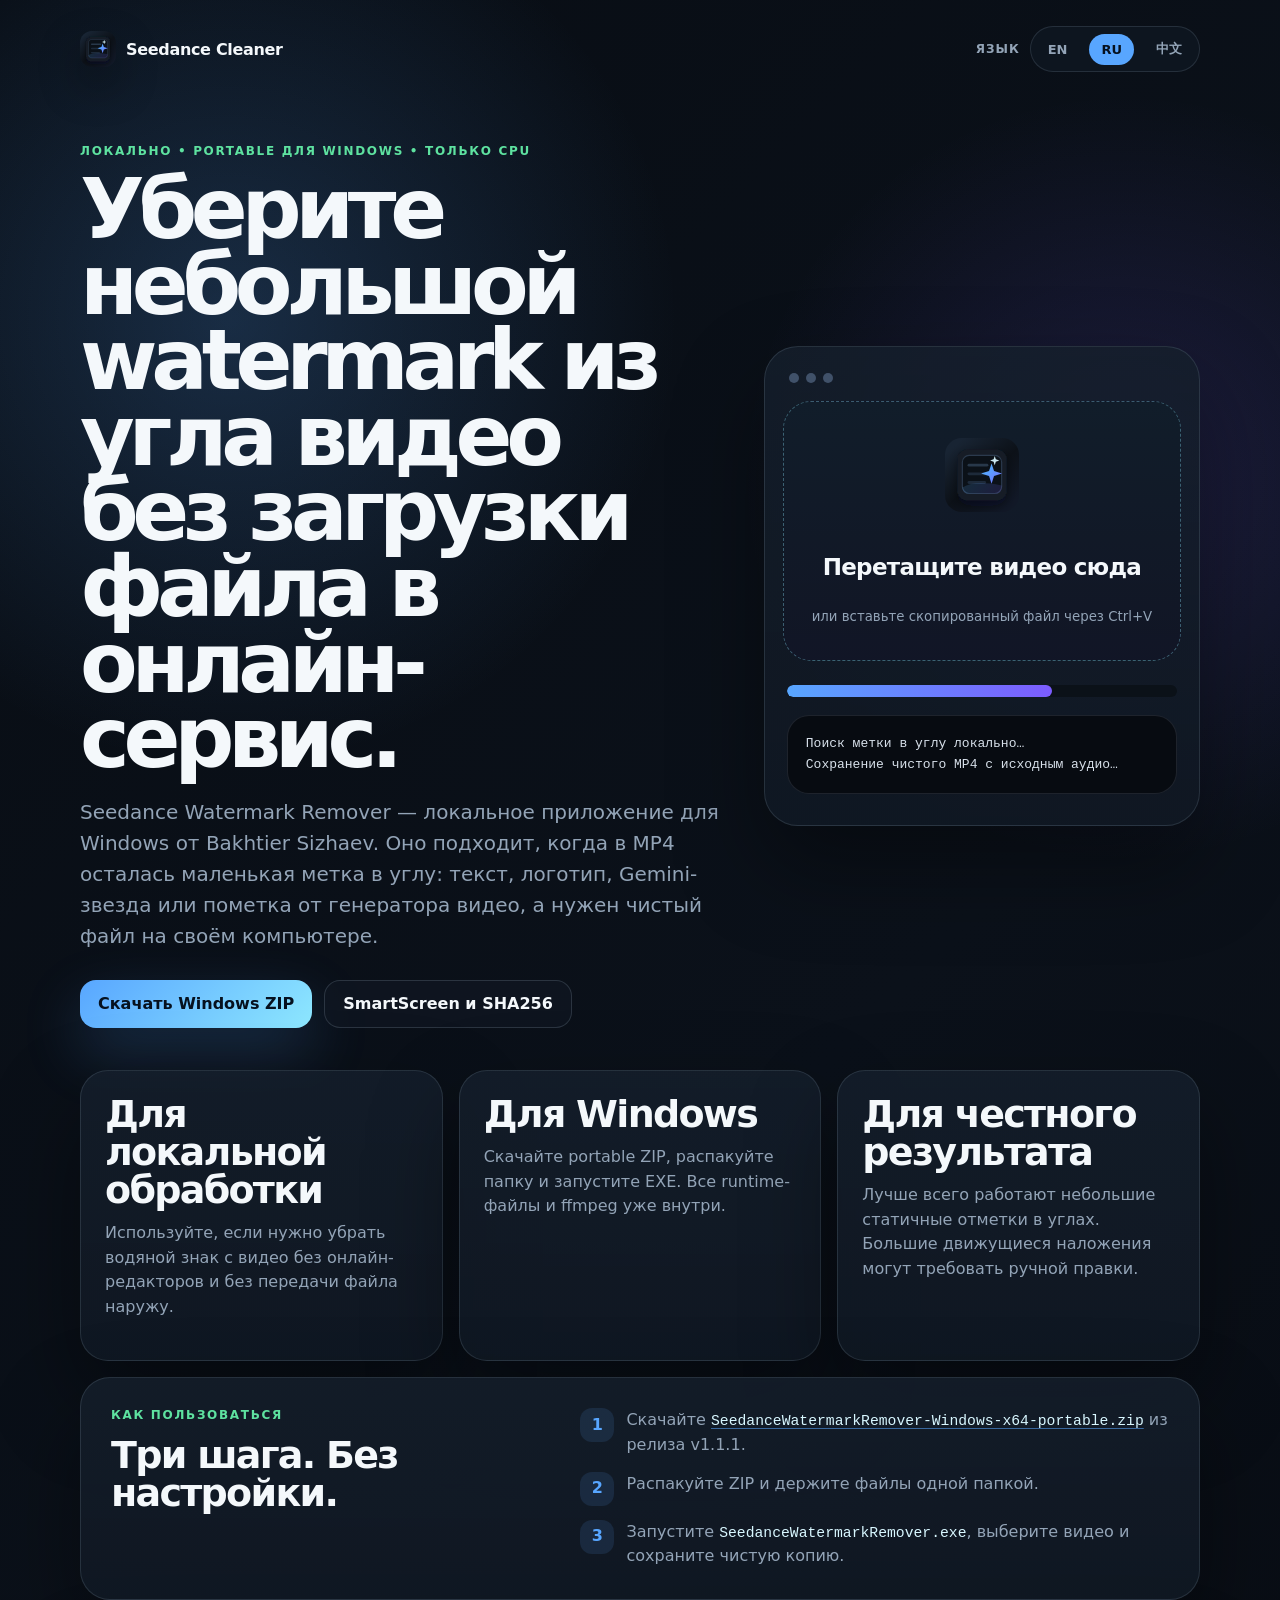
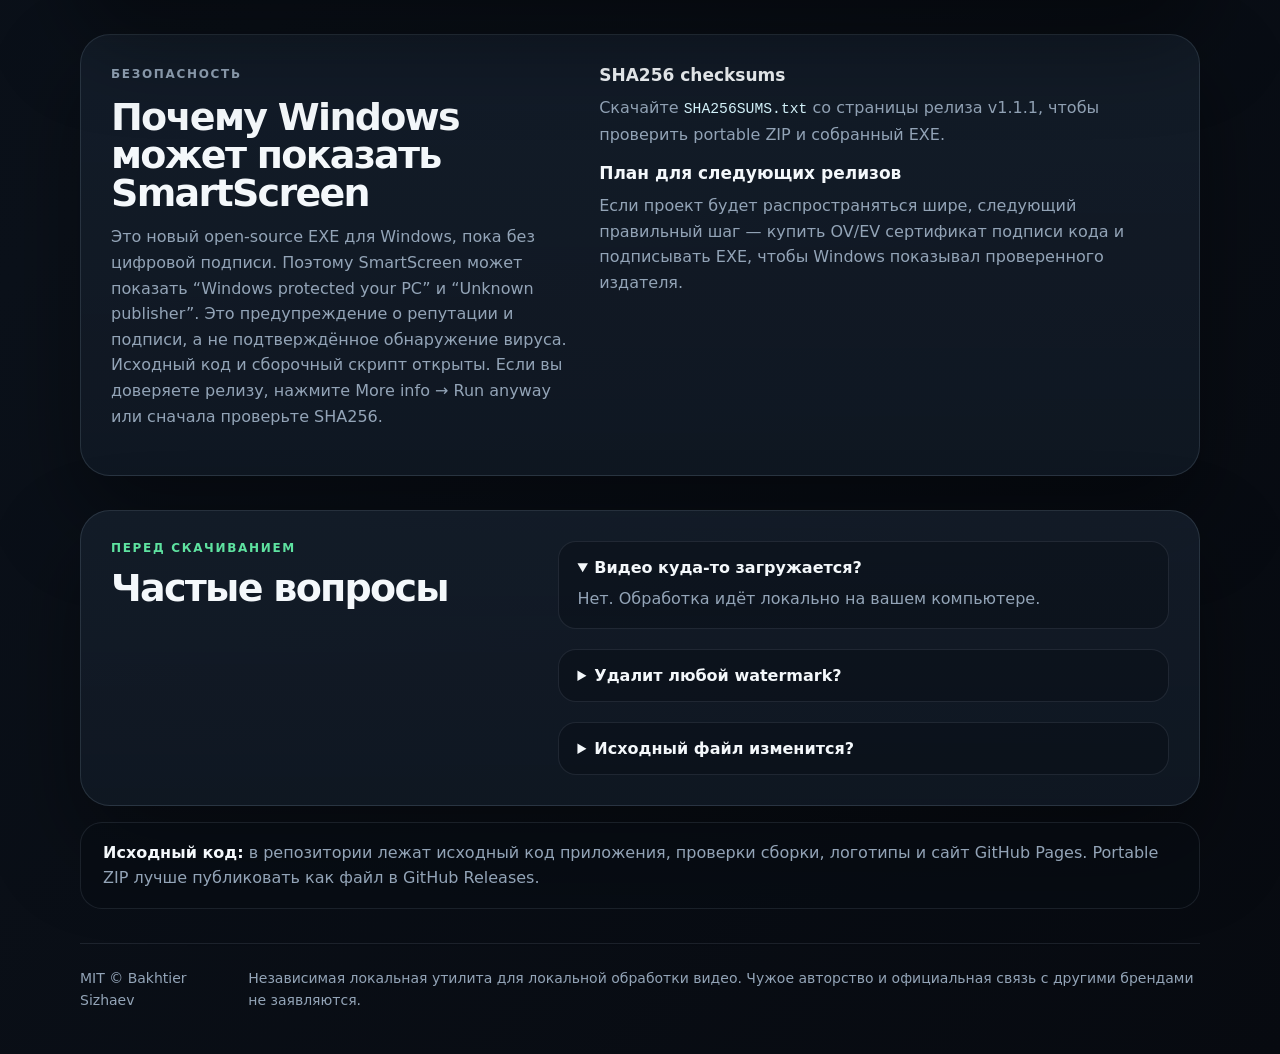
==== docs/ru.html @ ec5da723 "chore: bump version to v1.1.1" ====
<!doctype html>
<html lang="ru">
<head>
  <meta charset="utf-8">
  <meta name="viewport" content="width=device-width, initial-scale=1">
  <title>Seedance Watermark Remover — локальное удаление watermark из видео</title>
  <meta name="description" content="Локальное Windows-приложение для удаления небольших статичных watermark, логотипов и текстовых меток из углов видео. Автор: Bakhtier Sizhaev.">
  <meta name="keywords" content="удалить watermark из видео, убрать водяной знак с видео, локальная обработка видео, Windows приложение, OpenCV inpainting, portable app">
  <meta property="og:type" content="website">
  <meta property="og:title" content="Seedance Watermark Remover">
  <meta property="og:description" content="Уберите небольшой статичный watermark из угла видео локально на Windows, без загрузки файла во внешние сервисы.">
  <link rel="icon" href="assets/icon.png">
  <link rel="stylesheet" href="styles.css">
</head>
<body>
  <main class="page">
    <nav class="nav" aria-label="Язык">
      <a class="brand" href="#top" aria-label="Seedance Watermark Remover">
        <img src="assets/icon.svg" alt="" width="36" height="36">
        <span>Seedance Cleaner</span>
      </a>
      <div class="language-switcher">
        <span class="lang-label">Язык</span>
        <div class="langs">
        <a href="index.html">EN</a>
        <a href="ru.html" aria-current="page">RU</a>
        <a href="zh.html">中文</a>
        </div>
      </div>
    </nav>

    <section id="top" class="hero">
      <div class="hero-copy">
        <p class="eyebrow">Локально • Portable для Windows • Только CPU</p>
        <h1>Уберите небольшой watermark из угла видео без загрузки файла в онлайн-сервис.</h1>
        <p class="lead">Seedance Watermark Remover — локальное приложение для Windows от Bakhtier Sizhaev. Оно подходит, когда в MP4 осталась маленькая метка в углу: текст, логотип, Gemini-звезда или пометка от генератора видео, а нужен чистый файл на своём компьютере.</p>
        <div class="actions">
          <a class="button primary" href="https://github.com/bakhtiersizhaev/seedance-watermark-remover/releases/download/v1.1.1/SeedanceWatermarkRemover-Windows-x64-portable.zip">Скачать Windows ZIP</a>
          <a class="button secondary" href="#trust">SmartScreen и SHA256</a>
        </div>
      </div>
      <div class="product-card" aria-label="Превью приложения">
        <div class="window-bar"><span></span><span></span><span></span></div>
        <div class="drop-zone">
          <img src="assets/icon.svg" alt="" width="74" height="74">
          <strong>Перетащите видео сюда</strong>
          <small>или вставьте скопированный файл через Ctrl+V</small>
        </div>
        <div class="progress"><span></span></div>
        <p class="terminal">Поиск метки в углу локально…<br>Сохранение чистого MP4 с исходным аудио…</p>
      </div>
    </section>

    <section class="grid" aria-label="Почему это полезно">
      <article>
        <h2>Для локальной обработки</h2>
        <p>Используйте, если нужно убрать водяной знак с видео без онлайн-редакторов и без передачи файла наружу.</p>
      </article>
      <article>
        <h2>Для Windows</h2>
        <p>Скачайте portable ZIP, распакуйте папку и запустите EXE. Все runtime-файлы и ffmpeg уже внутри.</p>
      </article>
      <article>
        <h2>Для честного результата</h2>
        <p>Лучше всего работают небольшие статичные отметки в углах. Большие движущиеся наложения могут требовать ручной правки.</p>
      </article>
    </section>

    <section id="download" class="steps">
      <div>
        <p class="eyebrow">Как пользоваться</p>
        <h2>Три шага. Без настройки.</h2>
      </div>
      <ol>
        <li><span>1</span><div class="step-copy">Скачайте <a href="https://github.com/bakhtiersizhaev/seedance-watermark-remover/releases/download/v1.1.1/SeedanceWatermarkRemover-Windows-x64-portable.zip"><code>SeedanceWatermarkRemover-Windows-x64-portable.zip</code></a> из релиза v1.1.1.</div></li>
        <li><span>2</span><div class="step-copy">Распакуйте ZIP и держите файлы одной папкой.</div></li>
        <li><span>3</span><div class="step-copy">Запустите <code>SeedanceWatermarkRemover.exe</code>, выберите видео и сохраните чистую копию.</div></li>
      </ol>
    </section>


    <section id="trust" class="trust">
      <div>
        <p class="eyebrow">Безопасность</p>
        <h2>Почему Windows может показать SmartScreen</h2>
        <p>Это новый open-source EXE для Windows, пока без цифровой подписи. Поэтому SmartScreen может показать “Windows protected your PC” и “Unknown publisher”. Это предупреждение о репутации и подписи, а не подтверждённое обнаружение вируса. Исходный код и сборочный скрипт открыты. Если вы доверяете релизу, нажмите More info → Run anyway или сначала проверьте SHA256.</p>
      </div>
      <div class="checksum-card">
        <h3>SHA256 checksums</h3>
        <p>Скачайте <a href="https://github.com/bakhtiersizhaev/seedance-watermark-remover/releases/download/v1.1.1/SHA256SUMS.txt"><code>SHA256SUMS.txt</code></a> со страницы релиза v1.1.1, чтобы проверить portable ZIP и собранный EXE.</p>
        <h3>План для следующих релизов</h3>
        <p>Если проект будет распространяться шире, следующий правильный шаг — купить OV/EV сертификат подписи кода и подписывать EXE, чтобы Windows показывал проверенного издателя.</p>
      </div>
    </section>

    <section id="faq" class="faq">
      <div>
        <p class="eyebrow">Перед скачиванием</p>
        <h2>Частые вопросы</h2>
      </div>
      <details open>
        <summary>Видео куда-то загружается?</summary>
        <p>Нет. Обработка идёт локально на вашем компьютере.</p>
      </details>
      <details>
        <summary>Удалит любой watermark?</summary>
        <p>Нет. Приложение рассчитано на небольшие статичные отметки в углах: текст, badge или простой логотип. Сложные движущиеся метки лучше править вручную.</p>
      </details>
      <details>
        <summary>Исходный файл изменится?</summary>
        <p>Нет. Приложение создаёт новый выходной файл и не перезаписывает исходное видео.</p>
      </details>
    </section>

    <section id="source" class="source-note">
      <p><strong>Исходный код:</strong> в репозитории лежат исходный код приложения, проверки сборки, логотипы и сайт GitHub Pages. Portable ZIP лучше публиковать как файл в GitHub Releases.</p>
    </section>

    <footer>
      <p>MIT © Bakhtier Sizhaev</p>
      <p>Независимая локальная утилита для локальной обработки видео. Чужое авторство и официальная связь с другими брендами не заявляются.</p>
    </footer>
  </main>
</body>
</html>
---- docs/styles.css ----
:root {
  color-scheme: dark;
  --bg: #080d14;
  --card: #101823;
  --card-soft: #151f2c;
  --line: #263447;
  --text: #f4f8fb;
  --muted: #93a4b7;
  --accent: #58a6ff;
  --accent-2: #7c5cff;
  --success: #5ee2a0;
  font-family: Inter, ui-sans-serif, system-ui, -apple-system, BlinkMacSystemFont, "Segoe UI", sans-serif;
}

* {
  box-sizing: border-box;
}

html {
  scroll-behavior: smooth;
}

body {
  margin: 0;
  min-height: 100vh;
  background:
    radial-gradient(circle at 18% 12%, rgba(88, 166, 255, 0.2), transparent 28rem),
    radial-gradient(circle at 88% 18%, rgba(124, 92, 255, 0.16), transparent 24rem),
    linear-gradient(135deg, #080d14 0%, #0b111a 48%, #070a10 100%);
  color: var(--text);
}

a {
  color: inherit;
  text-decoration: none;
}

.page {
  width: min(1120px, calc(100% - 40px));
  margin: 0 auto;
  padding: 26px 0 42px;
}

.nav,
.hero,
.grid,
.steps,
footer {
  position: relative;
  z-index: 1;
}

.nav {
  display: flex;
  align-items: center;
  justify-content: space-between;
  gap: 20px;
  margin-bottom: 72px;
}

.brand,
.langs {
  display: inline-flex;
  align-items: center;
  gap: 10px;
}

.brand {
  color: var(--text);
  font-weight: 760;
  letter-spacing: -0.02em;
}

.brand img {
  border-radius: 12px;
  box-shadow: 0 18px 40px rgba(0, 0, 0, 0.35);
}

.langs {
  padding: 5px;
  border: 1px solid rgba(147, 164, 183, 0.18);
  border-radius: 999px;
  background: rgba(16, 24, 35, 0.72);
}

.langs a {
  min-width: 42px;
  padding: 8px 12px;
  border-radius: 999px;
  color: var(--muted);
  font-size: 13px;
  font-weight: 750;
  text-align: center;
}

.langs a[aria-current="page"] {
  color: #06111f;
  background: var(--accent);
}

.hero {
  display: grid;
  grid-template-columns: minmax(0, 1.03fr) minmax(360px, 0.7fr);
  gap: 42px;
  align-items: center;
  margin-bottom: 42px;
}

.eyebrow {
  margin: 0 0 14px;
  color: var(--success);
  font-size: 12px;
  font-weight: 800;
  letter-spacing: 0.14em;
  text-transform: uppercase;
}

h1,
h2,
p {
  margin-top: 0;
}

h1 {
  max-width: 780px;
  margin-bottom: 20px;
  font-size: clamp(44px, 7vw, 84px);
  line-height: 0.9;
  letter-spacing: -0.075em;
}

h2 {
  margin-bottom: 12px;
  font-size: clamp(24px, 4vw, 38px);
  line-height: 1;
  letter-spacing: -0.045em;
}

.lead {
  max-width: 650px;
  margin-bottom: 28px;
  color: var(--muted);
  font-size: clamp(17px, 2vw, 20px);
  line-height: 1.55;
}

.actions {
  display: flex;
  flex-wrap: wrap;
  gap: 12px;
}

.button {
  display: inline-flex;
  align-items: center;
  justify-content: center;
  min-height: 48px;
  padding: 0 18px;
  border-radius: 16px;
  font-weight: 800;
}

.primary {
  background: linear-gradient(135deg, var(--accent), #8ee8ff);
  color: #06111f;
  box-shadow: 0 24px 60px rgba(88, 166, 255, 0.22);
}

.secondary {
  border: 1px solid rgba(147, 164, 183, 0.22);
  background: rgba(16, 24, 35, 0.7);
  color: var(--text);
}

.product-card,
.grid article,
.steps,
.faq {
  border: 1px solid rgba(147, 164, 183, 0.18);
  background: linear-gradient(180deg, rgba(21, 31, 44, 0.82), rgba(16, 24, 35, 0.92));
  box-shadow: 0 40px 90px rgba(0, 0, 0, 0.38);
}

.product-card {
  min-height: 480px;
  padding: 18px;
  border-radius: 34px;
}

.window-bar {
  display: flex;
  gap: 7px;
  padding: 8px 0 18px 6px;
}

.window-bar span {
  width: 10px;
  height: 10px;
  border-radius: 999px;
  background: #405169;
}

.drop-zone {
  display: grid;
  place-items: center;
  min-height: 260px;
  padding: 24px;
  border: 1px dashed rgba(142, 232, 255, 0.34);
  border-radius: 28px;
  background:
    linear-gradient(rgba(88, 166, 255, 0.08), rgba(124, 92, 255, 0.06)),
    #0b1118;
  text-align: center;
}

.drop-zone strong {
  display: block;
  margin-top: 18px;
  font-size: 23px;
  letter-spacing: -0.03em;
}

.drop-zone small {
  margin-top: 5px;
  color: var(--muted);
}

.progress {
  height: 12px;
  margin: 24px 4px 18px;
  overflow: hidden;
  border-radius: 999px;
  background: #0b1118;
}

.progress span {
  display: block;
  width: 68%;
  height: 100%;
  border-radius: inherit;
  background: linear-gradient(90deg, var(--accent), var(--accent-2));
}

.terminal {
  margin: 0 4px;
  padding: 18px;
  border: 1px solid rgba(147, 164, 183, 0.16);
  border-radius: 22px;
  background: #070b11;
  color: #d7e0ea;
  font-family: "Cascadia Mono", "SFMono-Regular", Consolas, monospace;
  font-size: 13px;
  line-height: 1.6;
}

.grid {
  display: grid;
  grid-template-columns: repeat(3, 1fr);
  gap: 16px;
  margin-bottom: 16px;
}

.grid article {
  min-height: 220px;
  padding: 24px;
  border-radius: 28px;
}

.grid p,
.steps li,
footer {
  color: var(--muted);
  line-height: 1.55;
}

.steps {
  display: grid;
  grid-template-columns: 0.75fr 1fr;
  gap: 28px;
  padding: 30px;
  border-radius: 30px;
  margin-bottom: 34px;
}

.steps ol {
  display: grid;
  gap: 14px;
  margin: 0;
  padding: 0;
  list-style: none;
}

.steps li {
  display: grid;
  grid-template-columns: 34px minmax(0, 1fr);
  gap: 12px;
  align-items: start;
}

.steps li > span {
  grid-column: 1;
}

.steps li > .step-copy {
  grid-column: 2;
  min-width: 0;
}

.steps a {
  color: var(--text);
  text-decoration: underline;
  text-decoration-color: rgba(88, 166, 255, 0.55);
  text-underline-offset: 3px;
}

.steps code {
  white-space: normal;
  overflow-wrap: anywhere;
}

.steps span {
  display: inline-grid;
  place-items: center;
  width: 34px;
  height: 34px;
  border-radius: 12px;
  background: rgba(88, 166, 255, 0.12);
  color: var(--accent);
  font-weight: 900;
}


.faq {
  display: grid;
  grid-template-columns: 0.7fr 1fr;
  gap: 20px;
  padding: 30px;
  border-radius: 30px;
  margin-bottom: 34px;
}

.faq details {
  grid-column: 2;
  border: 1px solid rgba(147, 164, 183, 0.14);
  border-radius: 18px;
  background: rgba(8, 13, 20, 0.42);
  padding: 16px 18px;
}

.faq summary {
  cursor: pointer;
  color: var(--text);
  font-weight: 800;
}

.faq details p {
  margin: 10px 0 0;
  color: var(--muted);
  line-height: 1.55;
}

code {
  color: #d8f7ff;
  font-family: "Cascadia Mono", "SFMono-Regular", Consolas, monospace;
  font-size: 0.92em;
}

.source-note {
  margin: -18px 0 34px;
  padding: 18px 22px;
  border: 1px solid rgba(147, 164, 183, 0.14);
  border-radius: 22px;
  background: rgba(8, 13, 20, 0.58);
  color: var(--muted);
}

.source-note p {
  margin: 0;
  line-height: 1.55;
}

.source-note strong {
  color: var(--text);
}

footer {
  display: flex;
  justify-content: space-between;
  gap: 20px;
  border-top: 1px solid rgba(147, 164, 183, 0.14);
  padding-top: 24px;
  font-size: 14px;
}

footer p {
  margin: 0;
}

@media (max-width: 860px) {
  .nav,
  footer {
    align-items: flex-start;
    flex-direction: column;
  }

  .hero,
  .steps,
  .faq {
    grid-template-columns: 1fr;
  }

  .grid {
    grid-template-columns: 1fr;
  }

  .faq details {
    grid-column: 1;
  }

  .product-card {
    min-height: auto;
  }
}

@media (max-width: 520px) {
  .page {
    width: min(100% - 24px, 1120px);
    padding-top: 18px;
  }

  .nav {
    margin-bottom: 48px;
  }

  h1 {
    font-size: clamp(40px, 15vw, 58px);
  }

  .button {
    width: 100%;
  }
}


.language-switcher {
  display: inline-flex;
  align-items: center;
  gap: 10px;
  min-width: 0;
}

.lang-label {
  color: var(--muted);
  font-size: 12px;
  font-weight: 800;
  letter-spacing: 0.08em;
  text-transform: uppercase;
  white-space: nowrap;
}

.trust {
  display: grid;
  grid-template-columns: minmax(0, 0.9fr) minmax(0, 1.1fr);
  gap: 22px;
  padding: 30px;
  border: 1px solid rgba(147, 164, 183, 0.18);
  border-radius: 30px;
  margin-bottom: 34px;
  background: linear-gradient(180deg, rgba(21, 31, 44, 0.82), rgba(16, 24, 35, 0.92));
  box-shadow: 0 40px 90px rgba(0, 0, 0, 0.38);
}

.trust p,
.checksum-card p {
  color: var(--muted);
  line-height: 1.6;
}

.checksum-card h3 {
  margin: 0 0 10px;
  font-size: 17px;
}

.checksum-card pre {
  max-width: 100%;
  margin: 0 0 20px;
  overflow-x: auto;
  white-space: pre;
  padding: 14px;
  border: 1px solid rgba(147, 164, 183, 0.16);
  border-radius: 16px;
  background: #070b11;
}

h1,
h2,
.lead,
.button,
.langs a,
.faq summary,
.trust p,
.checksum-card p {
  overflow-wrap: break-word;
}

@media (max-width: 860px) {
  .trust {
    grid-template-columns: 1fr;
  }
}

@media (max-width: 620px) {
  .page {
    width: min(100% - 20px, 1120px);
  }

  .nav {
    gap: 14px;
    margin-bottom: 34px;
  }

  .brand span {
    font-size: 15px;
  }

  .language-switcher {
    width: 100%;
    align-items: stretch;
    flex-direction: column;
  }

  .langs {
    width: 100%;
    justify-content: space-between;
  }

  .langs a {
    flex: 1 1 0;
    min-width: 0;
    padding-inline: 8px;
  }

  .hero {
    gap: 24px;
  }

  h1 {
    font-size: clamp(34px, 13vw, 52px);
    line-height: 0.98;
    letter-spacing: -0.052em;
  }

  .lead {
    font-size: 16px;
  }

  .product-card,
  .steps,
  .faq,
  .trust {
    border-radius: 24px;
    padding: 20px;
  }

  .drop-zone {
    min-height: 210px;
    padding: 18px;
  }

  .steps li {
    grid-template-columns: 30px minmax(0, 1fr);
  }
}


.trust > *,
.checksum-card,
.checksum-card pre,
.checksum-card code {
  min-width: 0;
}

.checksum-card pre {
  white-space: pre-wrap;
  word-break: break-word;
}

.checksum-card code {
  overflow-wrap: anywhere;
  word-break: break-word;
}
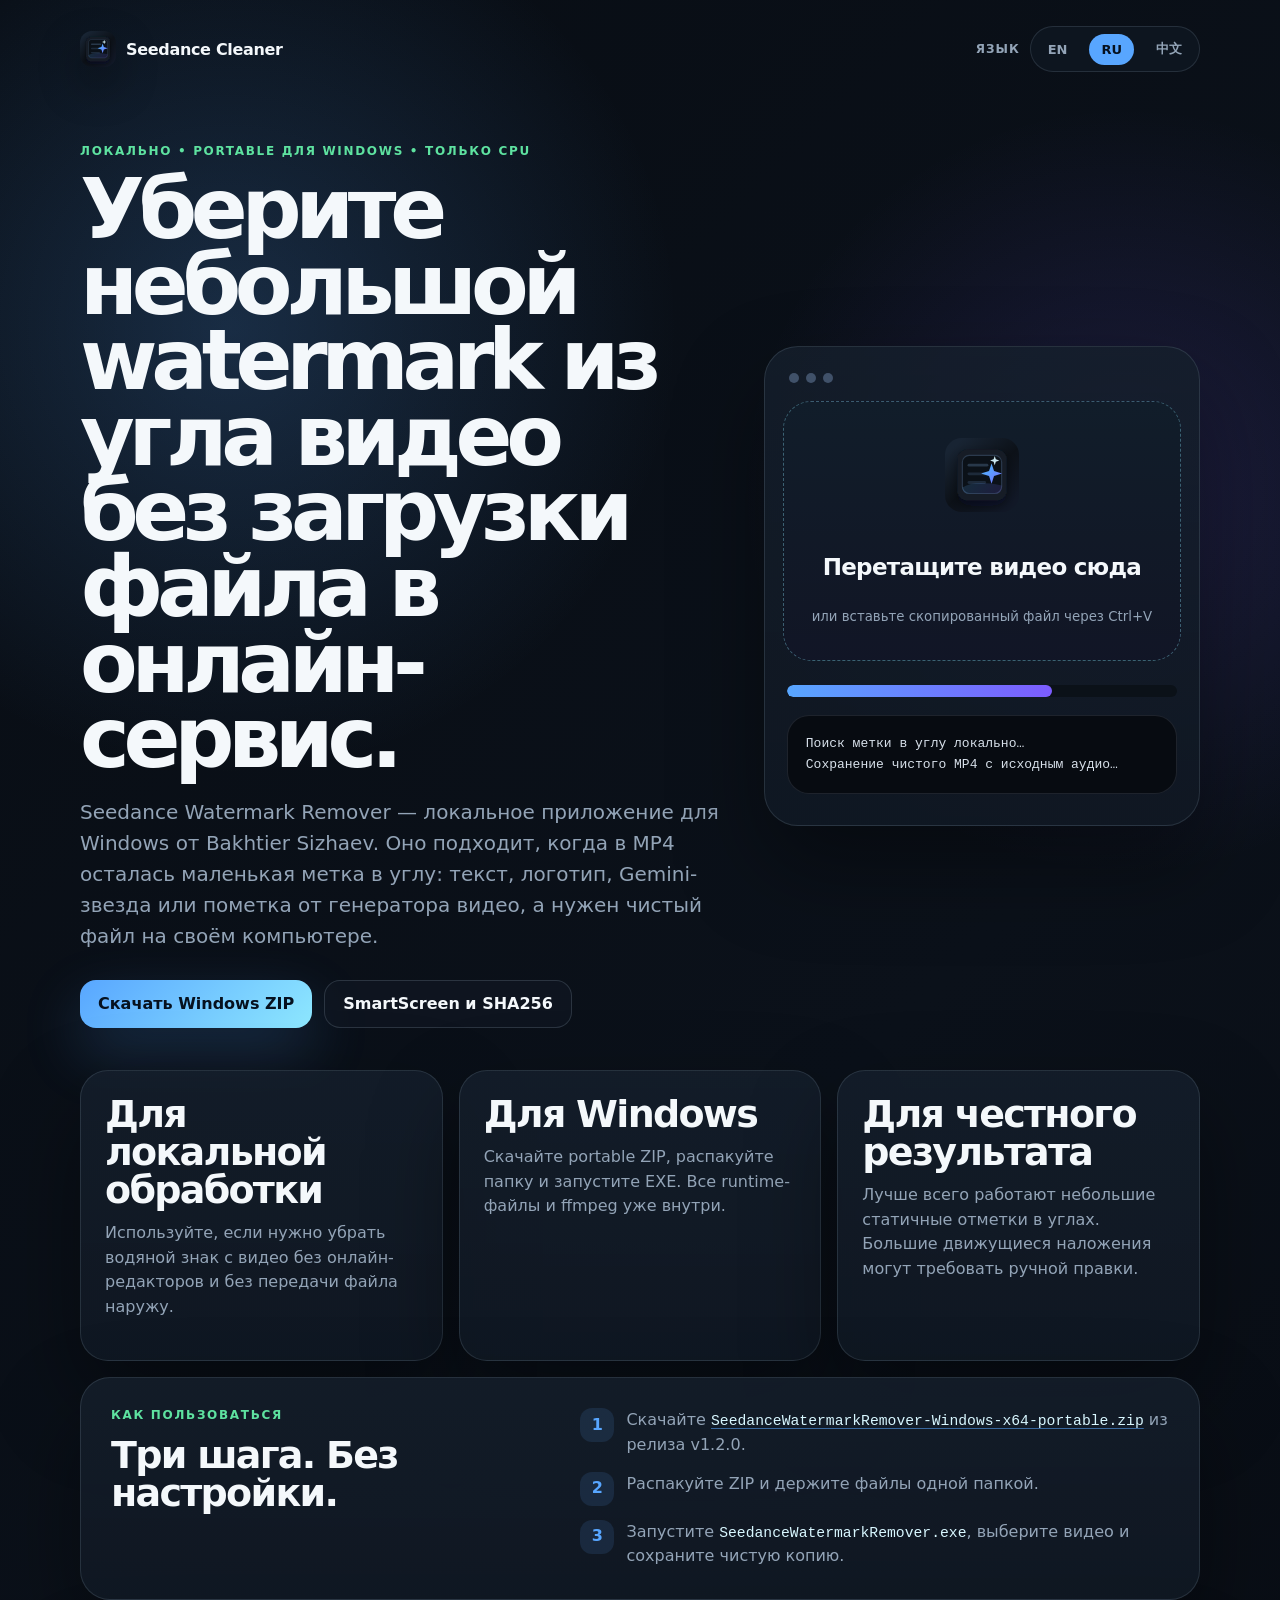
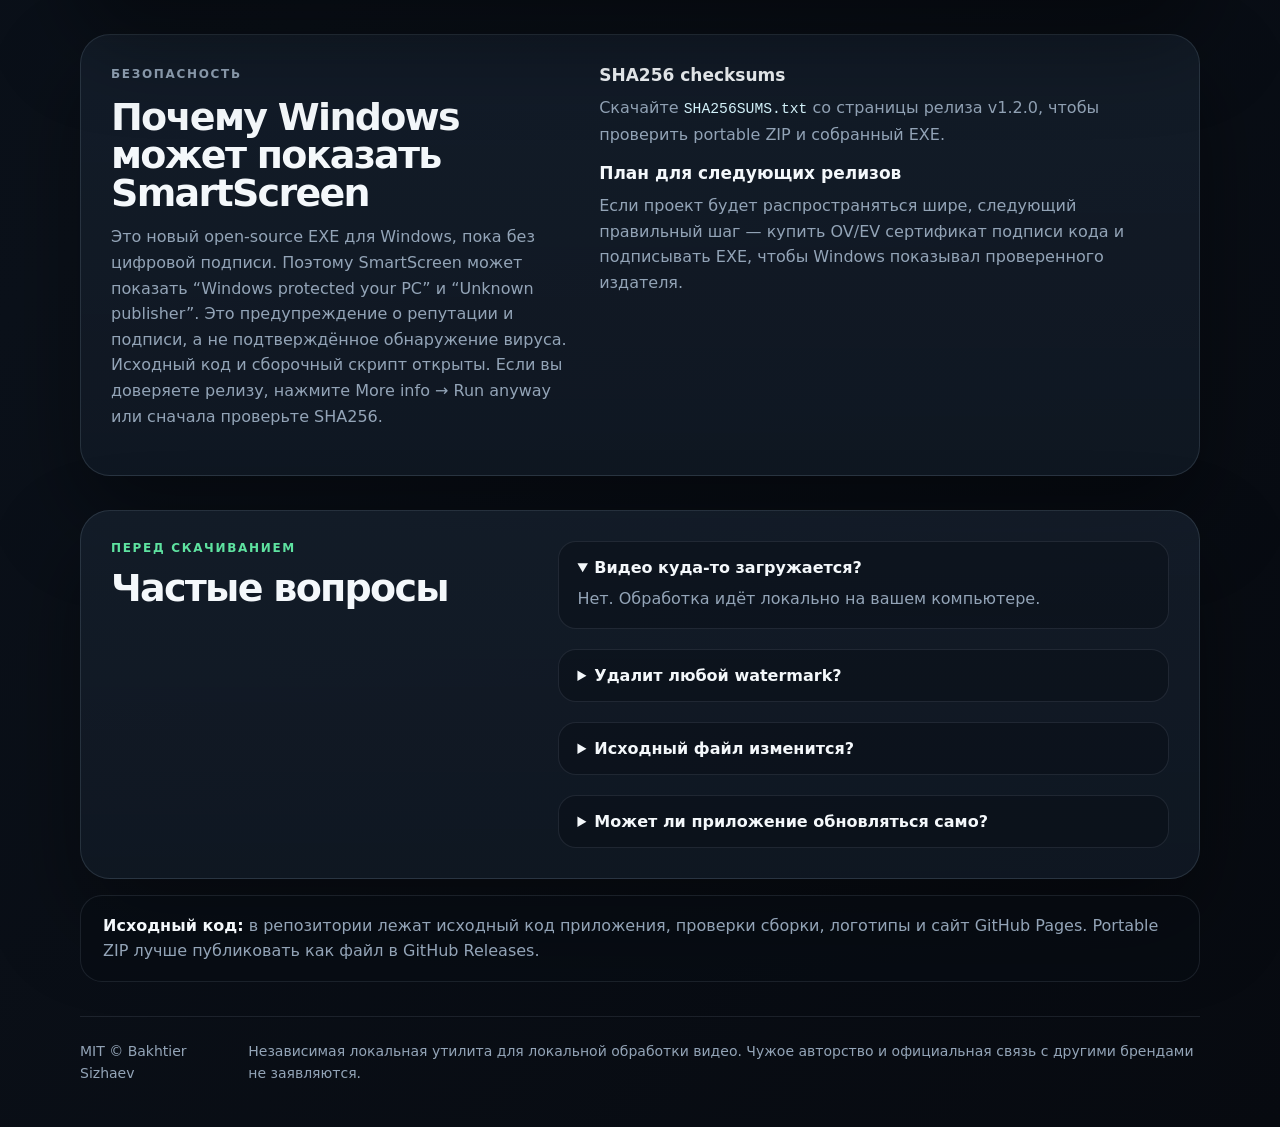
==== commit 47153167: "feat: add portable self updater Closes #4" ====
--- a/docs/ru.html
+++ b/docs/ru.html
@@ -35,7 +35,7 @@
         <h1>Уберите небольшой watermark из угла видео без загрузки файла в онлайн-сервис.</h1>
         <p class="lead">Seedance Watermark Remover — локальное приложение для Windows от Bakhtier Sizhaev. Оно подходит, когда в MP4 осталась маленькая метка в углу: текст, логотип, Gemini-звезда или пометка от генератора видео, а нужен чистый файл на своём компьютере.</p>
         <div class="actions">
-          <a class="button primary" href="https://github.com/bakhtiersizhaev/seedance-watermark-remover/releases/download/v1.1.1/SeedanceWatermarkRemover-Windows-x64-portable.zip">Скачать Windows ZIP</a>
+          <a class="button primary" href="https://github.com/bakhtiersizhaev/seedance-watermark-remover/releases/download/v1.2.0/SeedanceWatermarkRemover-Windows-x64-portable.zip">Скачать Windows ZIP</a>
           <a class="button secondary" href="#trust">SmartScreen и SHA256</a>
         </div>
       </div>
@@ -72,7 +72,7 @@
         <h2>Три шага. Без настройки.</h2>
       </div>
       <ol>
-        <li><span>1</span><div class="step-copy">Скачайте <a href="https://github.com/bakhtiersizhaev/seedance-watermark-remover/releases/download/v1.1.1/SeedanceWatermarkRemover-Windows-x64-portable.zip"><code>SeedanceWatermarkRemover-Windows-x64-portable.zip</code></a> из релиза v1.1.1.</div></li>
+        <li><span>1</span><div class="step-copy">Скачайте <a href="https://github.com/bakhtiersizhaev/seedance-watermark-remover/releases/download/v1.2.0/SeedanceWatermarkRemover-Windows-x64-portable.zip"><code>SeedanceWatermarkRemover-Windows-x64-portable.zip</code></a> из релиза v1.2.0.</div></li>
         <li><span>2</span><div class="step-copy">Распакуйте ZIP и держите файлы одной папкой.</div></li>
         <li><span>3</span><div class="step-copy">Запустите <code>SeedanceWatermarkRemover.exe</code>, выберите видео и сохраните чистую копию.</div></li>
       </ol>
@@ -87,7 +87,7 @@
       </div>
       <div class="checksum-card">
         <h3>SHA256 checksums</h3>
-        <p>Скачайте <a href="https://github.com/bakhtiersizhaev/seedance-watermark-remover/releases/download/v1.1.1/SHA256SUMS.txt"><code>SHA256SUMS.txt</code></a> со страницы релиза v1.1.1, чтобы проверить portable ZIP и собранный EXE.</p>
+        <p>Скачайте <a href="https://github.com/bakhtiersizhaev/seedance-watermark-remover/releases/download/v1.2.0/SHA256SUMS.txt"><code>SHA256SUMS.txt</code></a> со страницы релиза v1.2.0, чтобы проверить portable ZIP и собранный EXE.</p>
         <h3>План для следующих релизов</h3>
         <p>Если проект будет распространяться шире, следующий правильный шаг — купить OV/EV сертификат подписи кода и подписывать EXE, чтобы Windows показывал проверенного издателя.</p>
       </div>
@@ -110,6 +110,10 @@
         <summary>Исходный файл изменится?</summary>
         <p>Нет. Приложение создаёт новый выходной файл и не перезаписывает исходное видео.</p>
       </details>
+      <details>
+        <summary>Может ли приложение обновляться само?</summary>
+        <p>Да, в Windows portable EXE. Приложение проверяет GitHub Releases, подсвечивает кнопку обновления, если вышла новая версия, скачивает ZIP после подтверждения и перезапускается через небольшой helper.</p>
+      </details>
     </section>
 
     <section id="source" class="source-note">
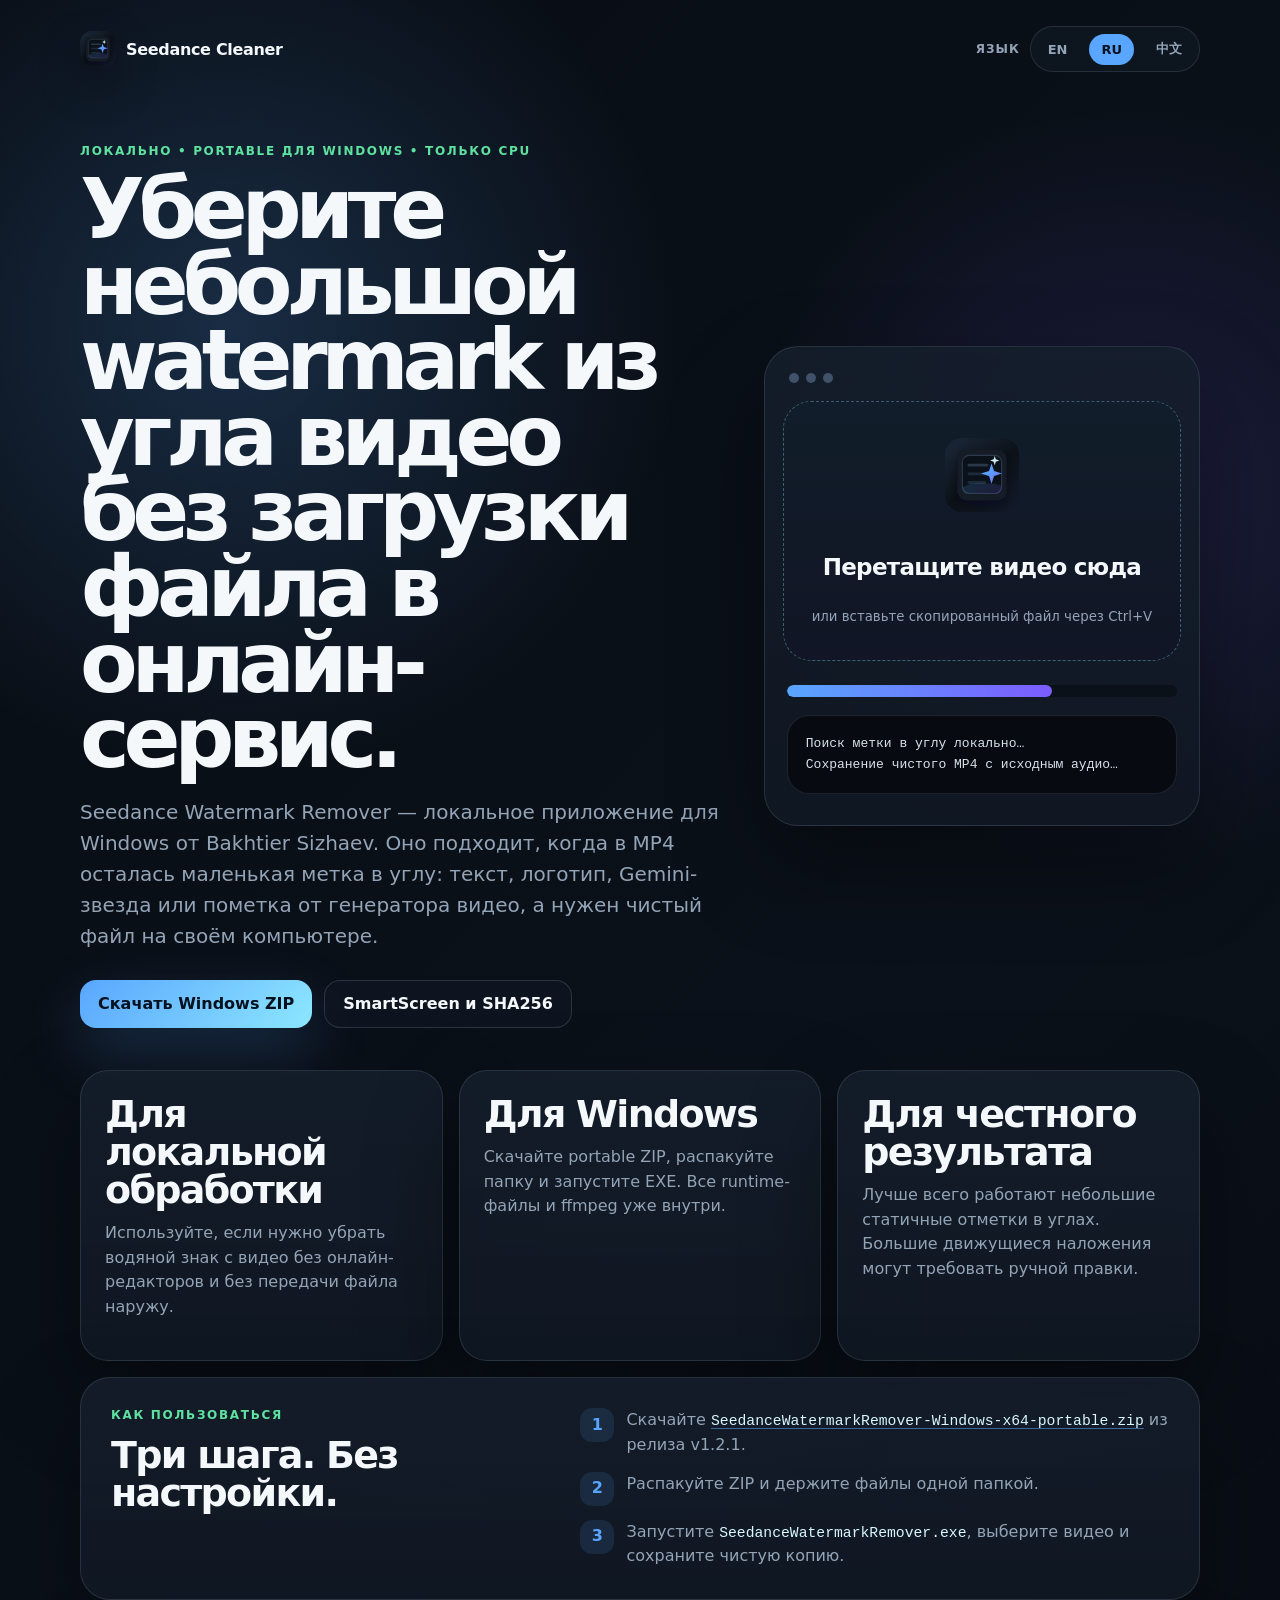
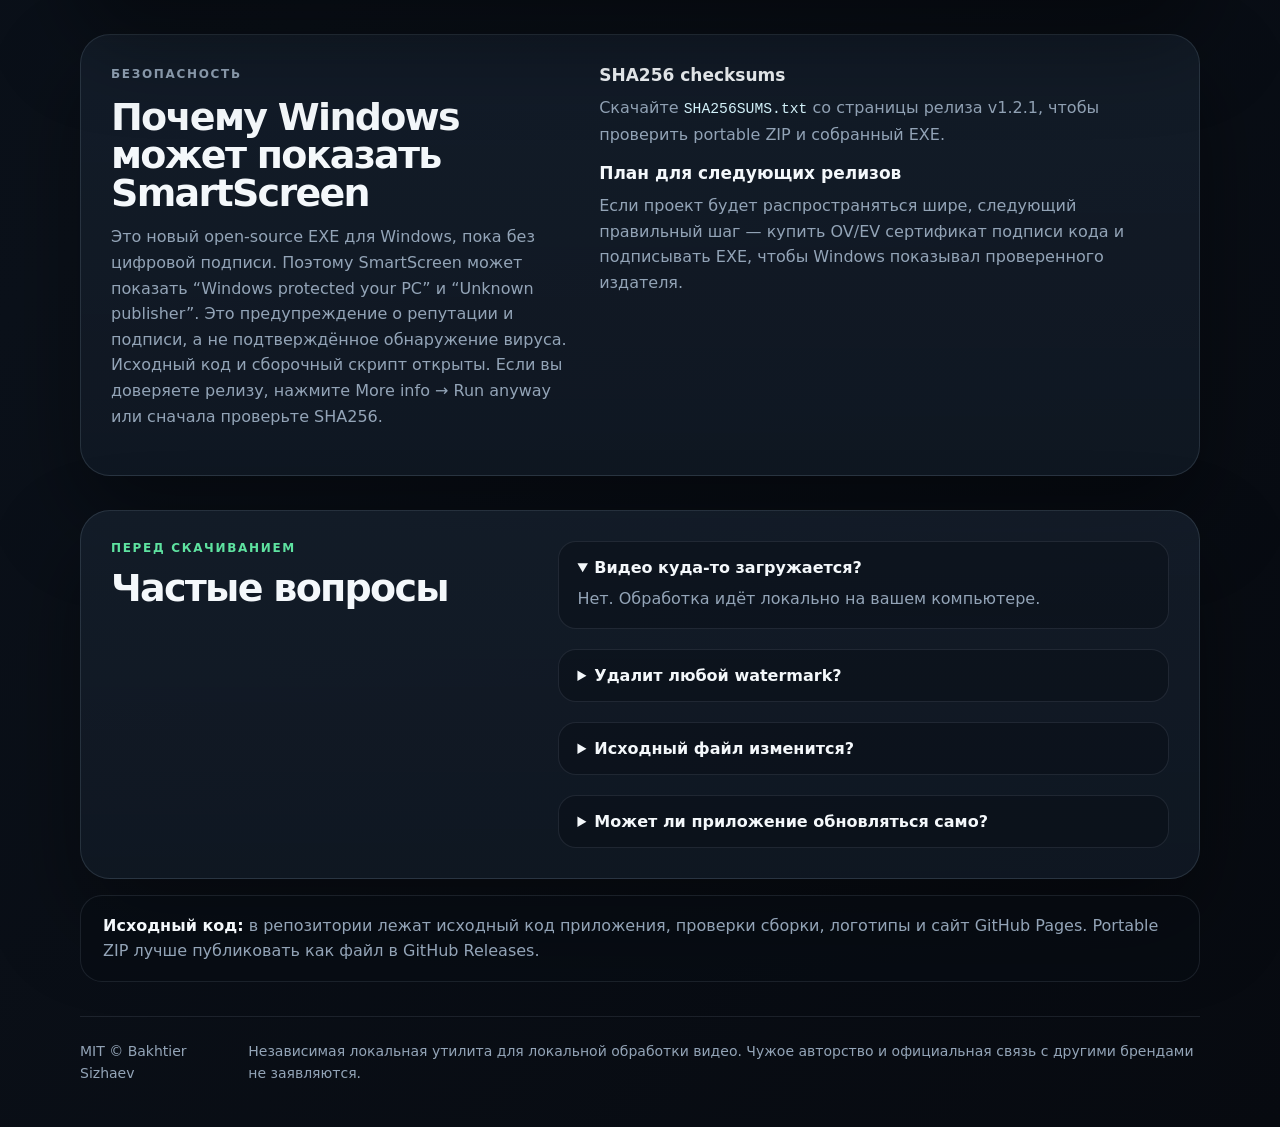
==== commit f90cd88f: "ci: publish v1.2.1 release build" ====
--- a/docs/ru.html
+++ b/docs/ru.html
@@ -35,7 +35,7 @@
         <h1>Уберите небольшой watermark из угла видео без загрузки файла в онлайн-сервис.</h1>
         <p class="lead">Seedance Watermark Remover — локальное приложение для Windows от Bakhtier Sizhaev. Оно подходит, когда в MP4 осталась маленькая метка в углу: текст, логотип, Gemini-звезда или пометка от генератора видео, а нужен чистый файл на своём компьютере.</p>
         <div class="actions">
-          <a class="button primary" href="https://github.com/bakhtiersizhaev/seedance-watermark-remover/releases/download/v1.2.0/SeedanceWatermarkRemover-Windows-x64-portable.zip">Скачать Windows ZIP</a>
+          <a class="button primary" href="https://github.com/bakhtiersizhaev/seedance-watermark-remover/releases/download/v1.2.1/SeedanceWatermarkRemover-Windows-x64-portable.zip">Скачать Windows ZIP</a>
           <a class="button secondary" href="#trust">SmartScreen и SHA256</a>
         </div>
       </div>
@@ -72,7 +72,7 @@
         <h2>Три шага. Без настройки.</h2>
       </div>
       <ol>
-        <li><span>1</span><div class="step-copy">Скачайте <a href="https://github.com/bakhtiersizhaev/seedance-watermark-remover/releases/download/v1.2.0/SeedanceWatermarkRemover-Windows-x64-portable.zip"><code>SeedanceWatermarkRemover-Windows-x64-portable.zip</code></a> из релиза v1.2.0.</div></li>
+        <li><span>1</span><div class="step-copy">Скачайте <a href="https://github.com/bakhtiersizhaev/seedance-watermark-remover/releases/download/v1.2.1/SeedanceWatermarkRemover-Windows-x64-portable.zip"><code>SeedanceWatermarkRemover-Windows-x64-portable.zip</code></a> из релиза v1.2.1.</div></li>
         <li><span>2</span><div class="step-copy">Распакуйте ZIP и держите файлы одной папкой.</div></li>
         <li><span>3</span><div class="step-copy">Запустите <code>SeedanceWatermarkRemover.exe</code>, выберите видео и сохраните чистую копию.</div></li>
       </ol>
@@ -87,7 +87,7 @@
       </div>
       <div class="checksum-card">
         <h3>SHA256 checksums</h3>
-        <p>Скачайте <a href="https://github.com/bakhtiersizhaev/seedance-watermark-remover/releases/download/v1.2.0/SHA256SUMS.txt"><code>SHA256SUMS.txt</code></a> со страницы релиза v1.2.0, чтобы проверить portable ZIP и собранный EXE.</p>
+        <p>Скачайте <a href="https://github.com/bakhtiersizhaev/seedance-watermark-remover/releases/download/v1.2.1/SHA256SUMS.txt"><code>SHA256SUMS.txt</code></a> со страницы релиза v1.2.1, чтобы проверить portable ZIP и собранный EXE.</p>
         <h3>План для следующих релизов</h3>
         <p>Если проект будет распространяться шире, следующий правильный шаг — купить OV/EV сертификат подписи кода и подписывать EXE, чтобы Windows показывал проверенного издателя.</p>
       </div>
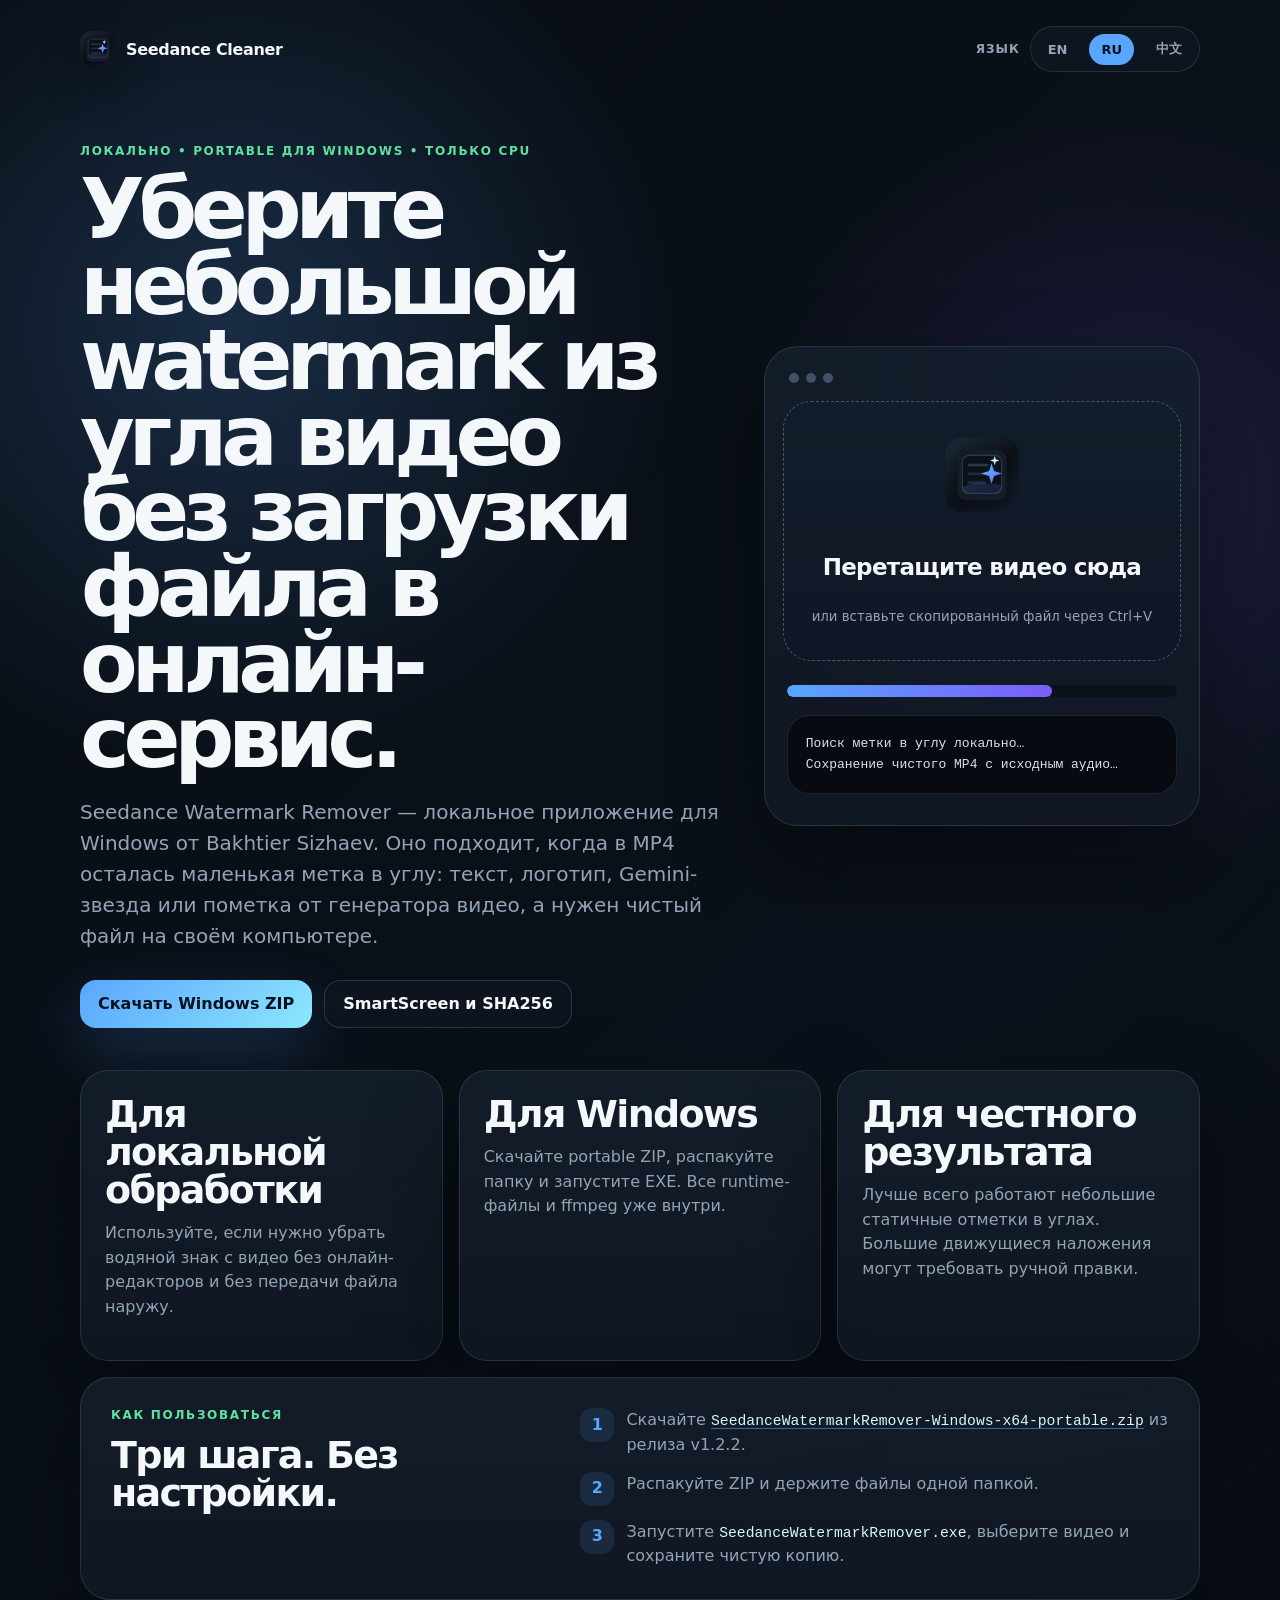
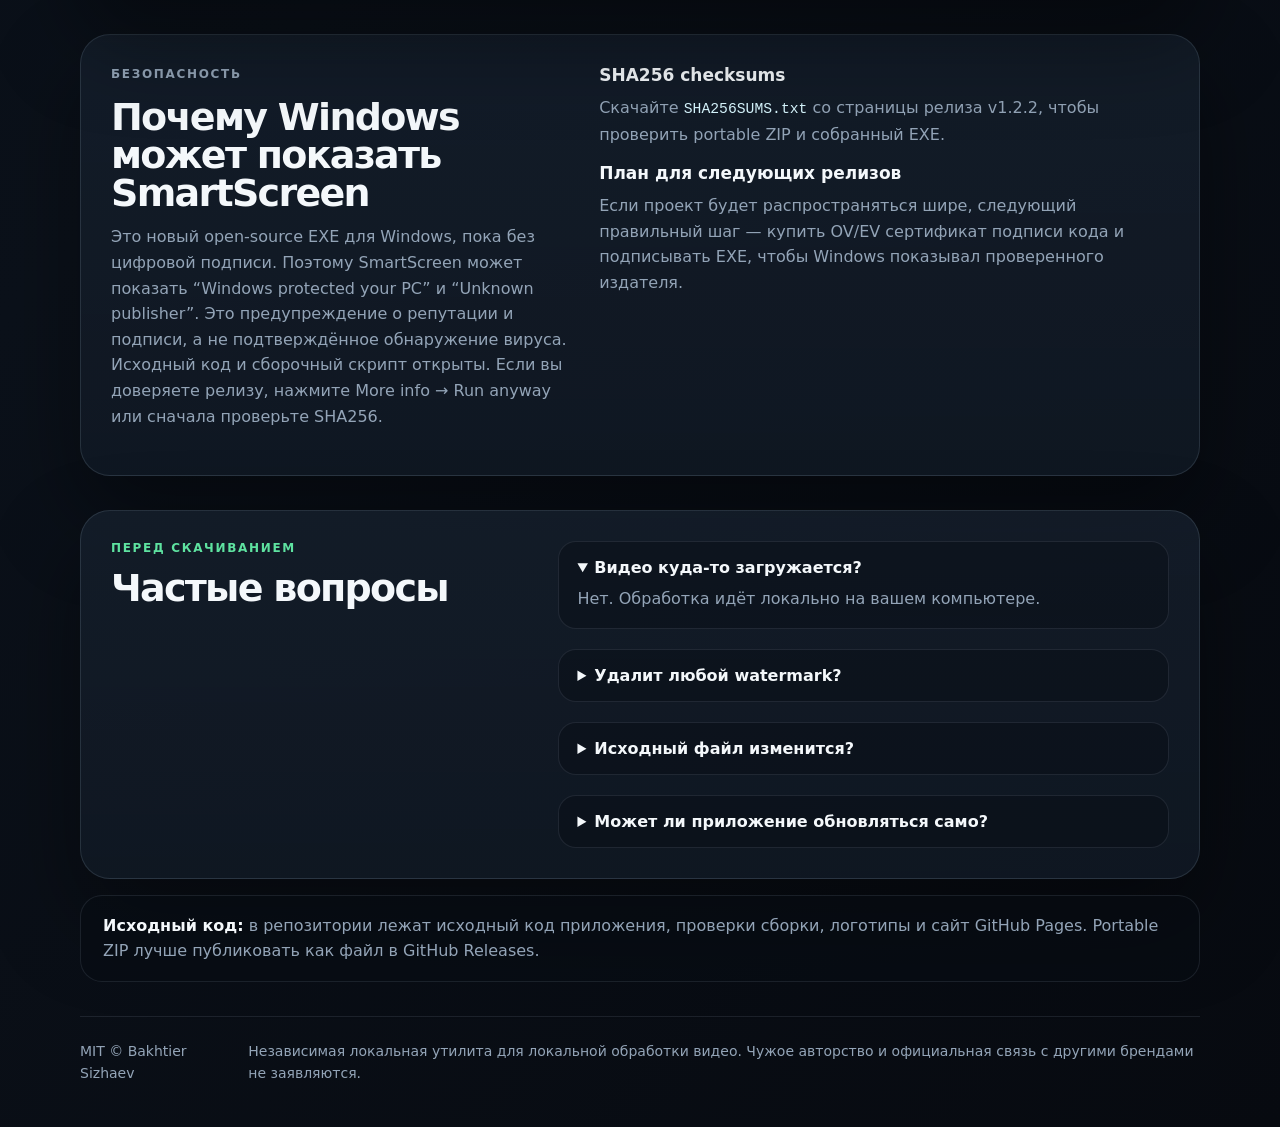
==== commit 15d9decc: "Fix packaged reassembly and footer layout Closes #5" ====
--- a/docs/ru.html
+++ b/docs/ru.html
@@ -4,11 +4,11 @@
   <meta charset="utf-8">
   <meta name="viewport" content="width=device-width, initial-scale=1">
   <title>Seedance Watermark Remover — локальное удаление watermark из видео</title>
-  <meta name="description" content="Локальное Windows-приложение для удаления небольших статичных watermark, логотипов и текстовых меток из углов видео. Автор: Bakhtier Sizhaev.">
-  <meta name="keywords" content="удалить watermark из видео, убрать водяной знак с видео, локальная обработка видео, Windows приложение, OpenCV inpainting, portable app">
+  <meta name="description" content="Локальное Windows-приложение для удаления небольших watermark, Seedance-меток, AI-generated пометок и Gemini-звезды из углов видео. Автор: Bakhtier Sizhaev.">
+  <meta name="keywords" content="удалить watermark из видео, убрать водяной знак с видео, удалить Gemini watermark, убрать Gemini звезду с видео, Seedance watermark remover, локальная обработка видео, Windows приложение, OpenCV inpainting, portable app">
   <meta property="og:type" content="website">
   <meta property="og:title" content="Seedance Watermark Remover">
-  <meta property="og:description" content="Уберите небольшой статичный watermark из угла видео локально на Windows, без загрузки файла во внешние сервисы.">
+  <meta property="og:description" content="Уберите небольшой watermark, Seedance-метку или Gemini-звезду из угла видео локально на Windows, без загрузки файла во внешние сервисы.">
   <link rel="icon" href="assets/icon.png">
   <link rel="stylesheet" href="styles.css">
 </head>
@@ -35,7 +35,7 @@
         <h1>Уберите небольшой watermark из угла видео без загрузки файла в онлайн-сервис.</h1>
         <p class="lead">Seedance Watermark Remover — локальное приложение для Windows от Bakhtier Sizhaev. Оно подходит, когда в MP4 осталась маленькая метка в углу: текст, логотип, Gemini-звезда или пометка от генератора видео, а нужен чистый файл на своём компьютере.</p>
         <div class="actions">
-          <a class="button primary" href="https://github.com/bakhtiersizhaev/seedance-watermark-remover/releases/download/v1.2.1/SeedanceWatermarkRemover-Windows-x64-portable.zip">Скачать Windows ZIP</a>
+          <a class="button primary" href="https://github.com/bakhtiersizhaev/seedance-watermark-remover/releases/download/v1.2.2/SeedanceWatermarkRemover-Windows-x64-portable.zip">Скачать Windows ZIP</a>
           <a class="button secondary" href="#trust">SmartScreen и SHA256</a>
         </div>
       </div>
@@ -72,7 +72,7 @@
         <h2>Три шага. Без настройки.</h2>
       </div>
       <ol>
-        <li><span>1</span><div class="step-copy">Скачайте <a href="https://github.com/bakhtiersizhaev/seedance-watermark-remover/releases/download/v1.2.1/SeedanceWatermarkRemover-Windows-x64-portable.zip"><code>SeedanceWatermarkRemover-Windows-x64-portable.zip</code></a> из релиза v1.2.1.</div></li>
+        <li><span>1</span><div class="step-copy">Скачайте <a href="https://github.com/bakhtiersizhaev/seedance-watermark-remover/releases/download/v1.2.2/SeedanceWatermarkRemover-Windows-x64-portable.zip"><code>SeedanceWatermarkRemover-Windows-x64-portable.zip</code></a> из релиза v1.2.2.</div></li>
         <li><span>2</span><div class="step-copy">Распакуйте ZIP и держите файлы одной папкой.</div></li>
         <li><span>3</span><div class="step-copy">Запустите <code>SeedanceWatermarkRemover.exe</code>, выберите видео и сохраните чистую копию.</div></li>
       </ol>
@@ -87,7 +87,7 @@
       </div>
       <div class="checksum-card">
         <h3>SHA256 checksums</h3>
-        <p>Скачайте <a href="https://github.com/bakhtiersizhaev/seedance-watermark-remover/releases/download/v1.2.1/SHA256SUMS.txt"><code>SHA256SUMS.txt</code></a> со страницы релиза v1.2.1, чтобы проверить portable ZIP и собранный EXE.</p>
+        <p>Скачайте <a href="https://github.com/bakhtiersizhaev/seedance-watermark-remover/releases/download/v1.2.2/SHA256SUMS.txt"><code>SHA256SUMS.txt</code></a> со страницы релиза v1.2.2, чтобы проверить portable ZIP и собранный EXE.</p>
         <h3>План для следующих релизов</h3>
         <p>Если проект будет распространяться шире, следующий правильный шаг — купить OV/EV сертификат подписи кода и подписывать EXE, чтобы Windows показывал проверенного издателя.</p>
       </div>
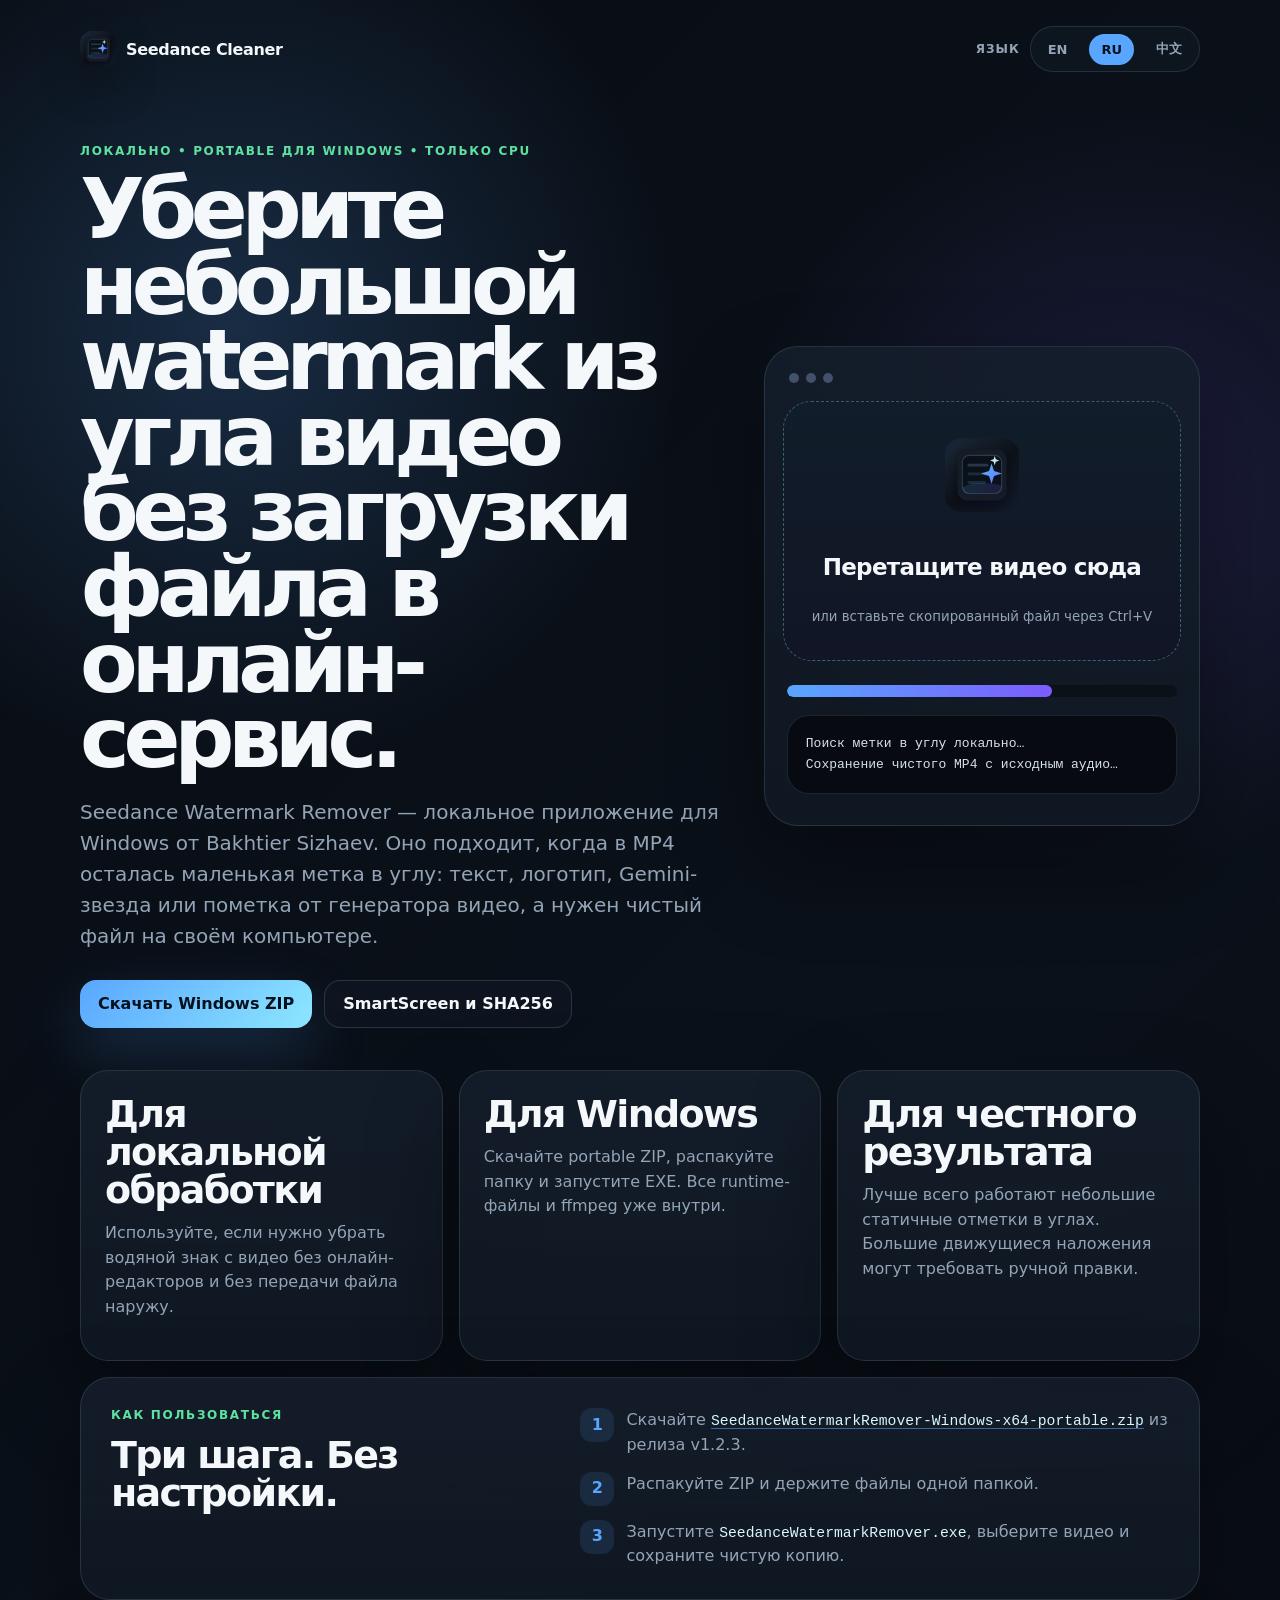
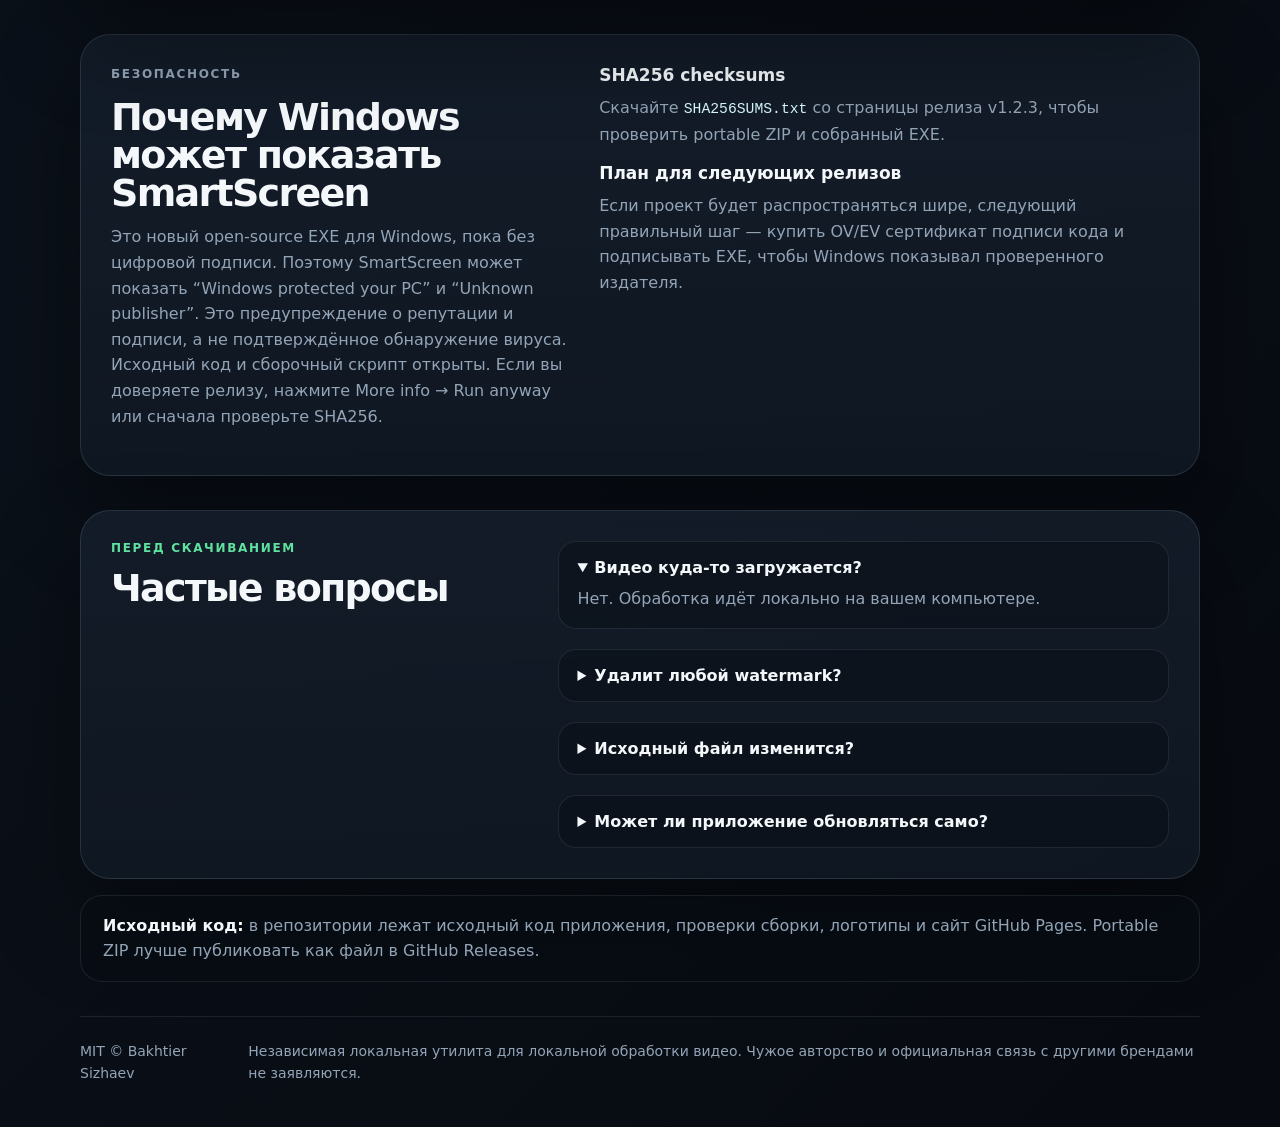
==== commit 12c4cce7: "Fix release ffmpeg bundling and taskbar icon Closes #6" ====
--- a/docs/ru.html
+++ b/docs/ru.html
@@ -35,7 +35,7 @@
         <h1>Уберите небольшой watermark из угла видео без загрузки файла в онлайн-сервис.</h1>
         <p class="lead">Seedance Watermark Remover — локальное приложение для Windows от Bakhtier Sizhaev. Оно подходит, когда в MP4 осталась маленькая метка в углу: текст, логотип, Gemini-звезда или пометка от генератора видео, а нужен чистый файл на своём компьютере.</p>
         <div class="actions">
-          <a class="button primary" href="https://github.com/bakhtiersizhaev/seedance-watermark-remover/releases/download/v1.2.2/SeedanceWatermarkRemover-Windows-x64-portable.zip">Скачать Windows ZIP</a>
+          <a class="button primary" href="https://github.com/bakhtiersizhaev/seedance-watermark-remover/releases/download/v1.2.3/SeedanceWatermarkRemover-Windows-x64-portable.zip">Скачать Windows ZIP</a>
           <a class="button secondary" href="#trust">SmartScreen и SHA256</a>
         </div>
       </div>
@@ -72,7 +72,7 @@
         <h2>Три шага. Без настройки.</h2>
       </div>
       <ol>
-        <li><span>1</span><div class="step-copy">Скачайте <a href="https://github.com/bakhtiersizhaev/seedance-watermark-remover/releases/download/v1.2.2/SeedanceWatermarkRemover-Windows-x64-portable.zip"><code>SeedanceWatermarkRemover-Windows-x64-portable.zip</code></a> из релиза v1.2.2.</div></li>
+        <li><span>1</span><div class="step-copy">Скачайте <a href="https://github.com/bakhtiersizhaev/seedance-watermark-remover/releases/download/v1.2.3/SeedanceWatermarkRemover-Windows-x64-portable.zip"><code>SeedanceWatermarkRemover-Windows-x64-portable.zip</code></a> из релиза v1.2.3.</div></li>
         <li><span>2</span><div class="step-copy">Распакуйте ZIP и держите файлы одной папкой.</div></li>
         <li><span>3</span><div class="step-copy">Запустите <code>SeedanceWatermarkRemover.exe</code>, выберите видео и сохраните чистую копию.</div></li>
       </ol>
@@ -87,7 +87,7 @@
       </div>
       <div class="checksum-card">
         <h3>SHA256 checksums</h3>
-        <p>Скачайте <a href="https://github.com/bakhtiersizhaev/seedance-watermark-remover/releases/download/v1.2.2/SHA256SUMS.txt"><code>SHA256SUMS.txt</code></a> со страницы релиза v1.2.2, чтобы проверить portable ZIP и собранный EXE.</p>
+        <p>Скачайте <a href="https://github.com/bakhtiersizhaev/seedance-watermark-remover/releases/download/v1.2.3/SHA256SUMS.txt"><code>SHA256SUMS.txt</code></a> со страницы релиза v1.2.3, чтобы проверить portable ZIP и собранный EXE.</p>
         <h3>План для следующих релизов</h3>
         <p>Если проект будет распространяться шире, следующий правильный шаг — купить OV/EV сертификат подписи кода и подписывать EXE, чтобы Windows показывал проверенного издателя.</p>
       </div>
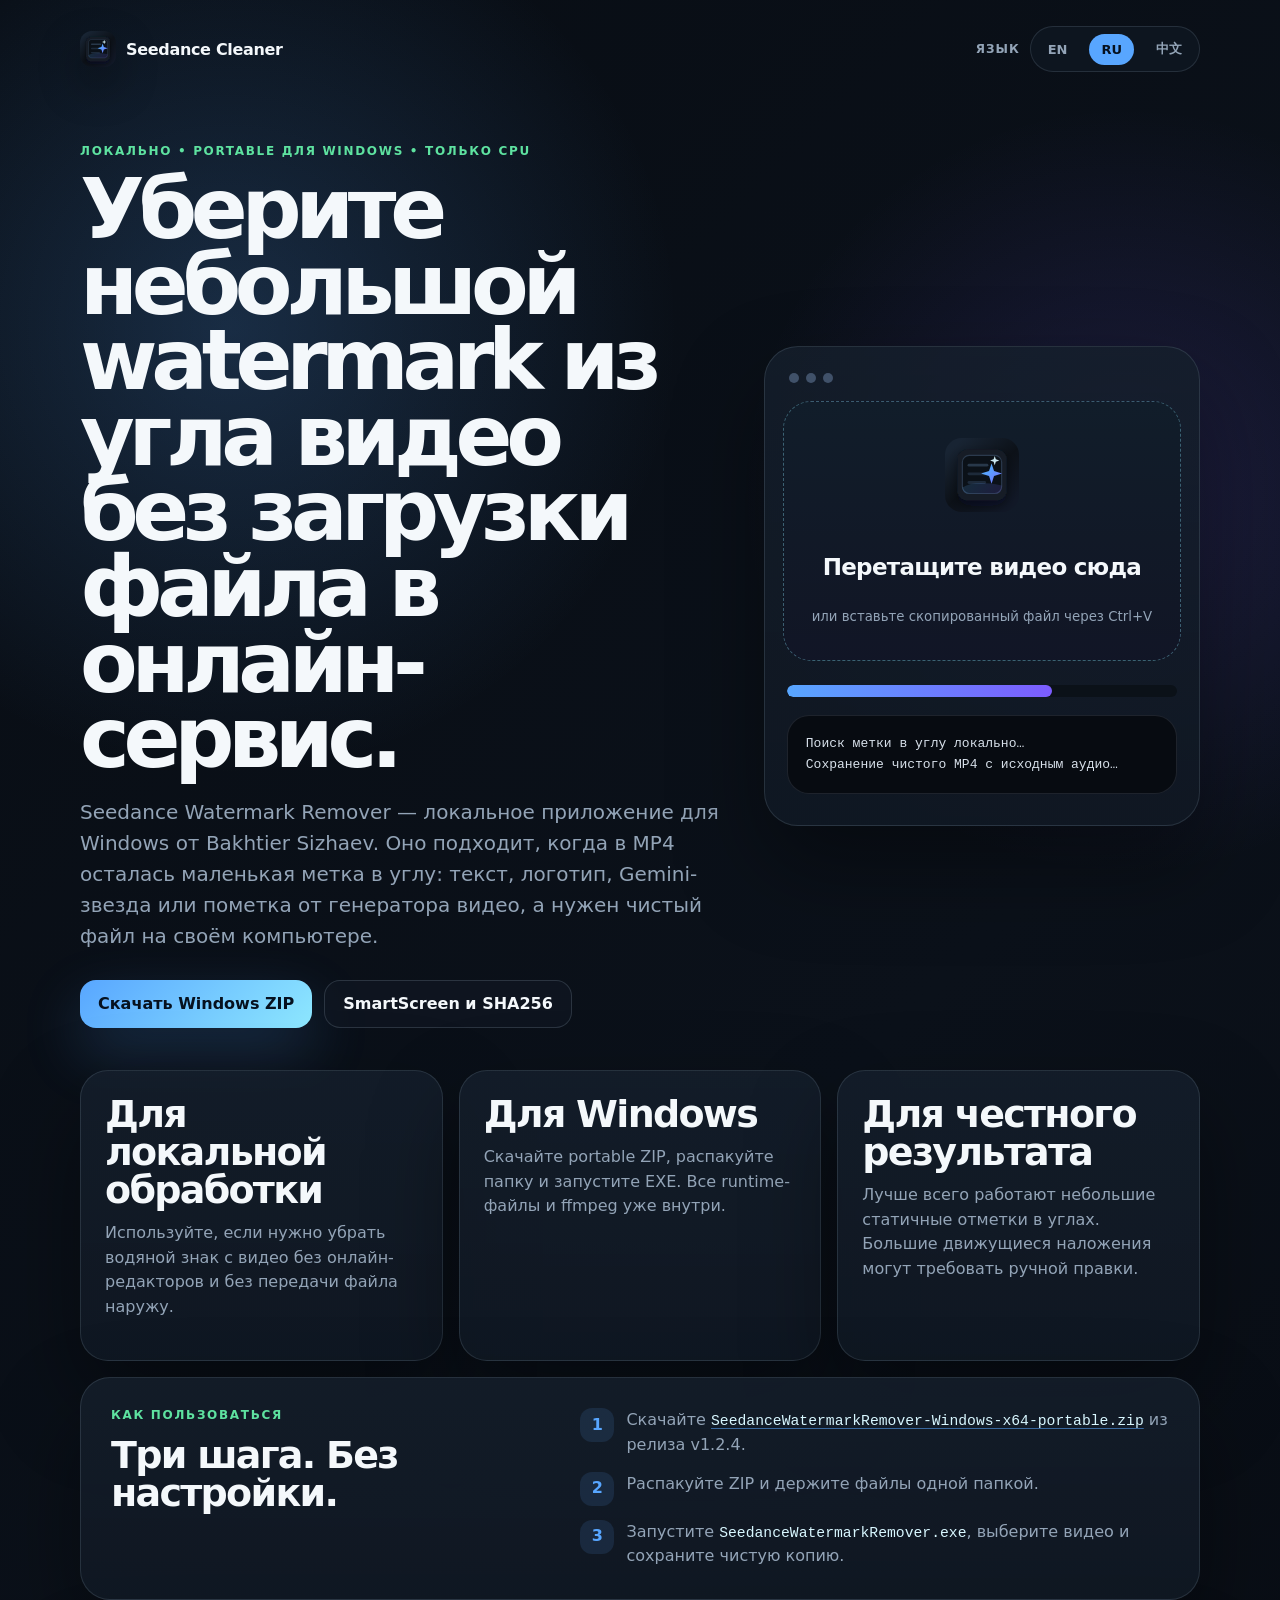
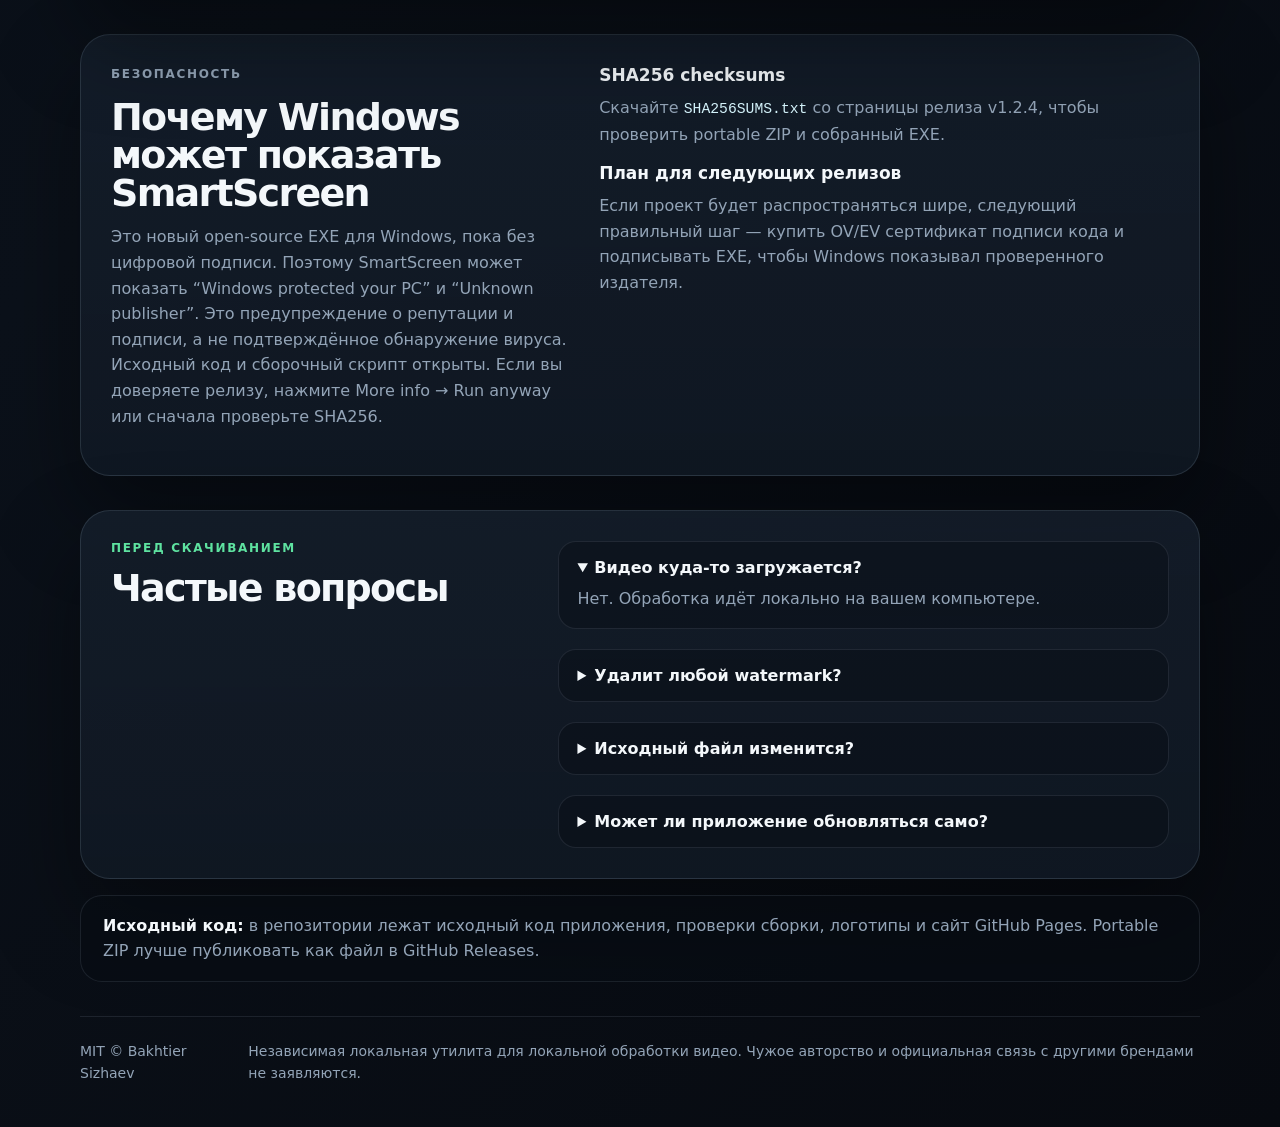
==== commit 248283a1: "Fix Gemini detection on landscape videos" ====
--- a/docs/ru.html
+++ b/docs/ru.html
@@ -35,7 +35,7 @@
         <h1>Уберите небольшой watermark из угла видео без загрузки файла в онлайн-сервис.</h1>
         <p class="lead">Seedance Watermark Remover — локальное приложение для Windows от Bakhtier Sizhaev. Оно подходит, когда в MP4 осталась маленькая метка в углу: текст, логотип, Gemini-звезда или пометка от генератора видео, а нужен чистый файл на своём компьютере.</p>
         <div class="actions">
-          <a class="button primary" href="https://github.com/bakhtiersizhaev/seedance-watermark-remover/releases/download/v1.2.3/SeedanceWatermarkRemover-Windows-x64-portable.zip">Скачать Windows ZIP</a>
+          <a class="button primary" href="https://github.com/bakhtiersizhaev/seedance-watermark-remover/releases/download/v1.2.4/SeedanceWatermarkRemover-Windows-x64-portable.zip">Скачать Windows ZIP</a>
           <a class="button secondary" href="#trust">SmartScreen и SHA256</a>
         </div>
       </div>
@@ -72,7 +72,7 @@
         <h2>Три шага. Без настройки.</h2>
       </div>
       <ol>
-        <li><span>1</span><div class="step-copy">Скачайте <a href="https://github.com/bakhtiersizhaev/seedance-watermark-remover/releases/download/v1.2.3/SeedanceWatermarkRemover-Windows-x64-portable.zip"><code>SeedanceWatermarkRemover-Windows-x64-portable.zip</code></a> из релиза v1.2.3.</div></li>
+        <li><span>1</span><div class="step-copy">Скачайте <a href="https://github.com/bakhtiersizhaev/seedance-watermark-remover/releases/download/v1.2.4/SeedanceWatermarkRemover-Windows-x64-portable.zip"><code>SeedanceWatermarkRemover-Windows-x64-portable.zip</code></a> из релиза v1.2.4.</div></li>
         <li><span>2</span><div class="step-copy">Распакуйте ZIP и держите файлы одной папкой.</div></li>
         <li><span>3</span><div class="step-copy">Запустите <code>SeedanceWatermarkRemover.exe</code>, выберите видео и сохраните чистую копию.</div></li>
       </ol>
@@ -87,7 +87,7 @@
       </div>
       <div class="checksum-card">
         <h3>SHA256 checksums</h3>
-        <p>Скачайте <a href="https://github.com/bakhtiersizhaev/seedance-watermark-remover/releases/download/v1.2.3/SHA256SUMS.txt"><code>SHA256SUMS.txt</code></a> со страницы релиза v1.2.3, чтобы проверить portable ZIP и собранный EXE.</p>
+        <p>Скачайте <a href="https://github.com/bakhtiersizhaev/seedance-watermark-remover/releases/download/v1.2.4/SHA256SUMS.txt"><code>SHA256SUMS.txt</code></a> со страницы релиза v1.2.4, чтобы проверить portable ZIP и собранный EXE.</p>
         <h3>План для следующих релизов</h3>
         <p>Если проект будет распространяться шире, следующий правильный шаг — купить OV/EV сертификат подписи кода и подписывать EXE, чтобы Windows показывал проверенного издателя.</p>
       </div>
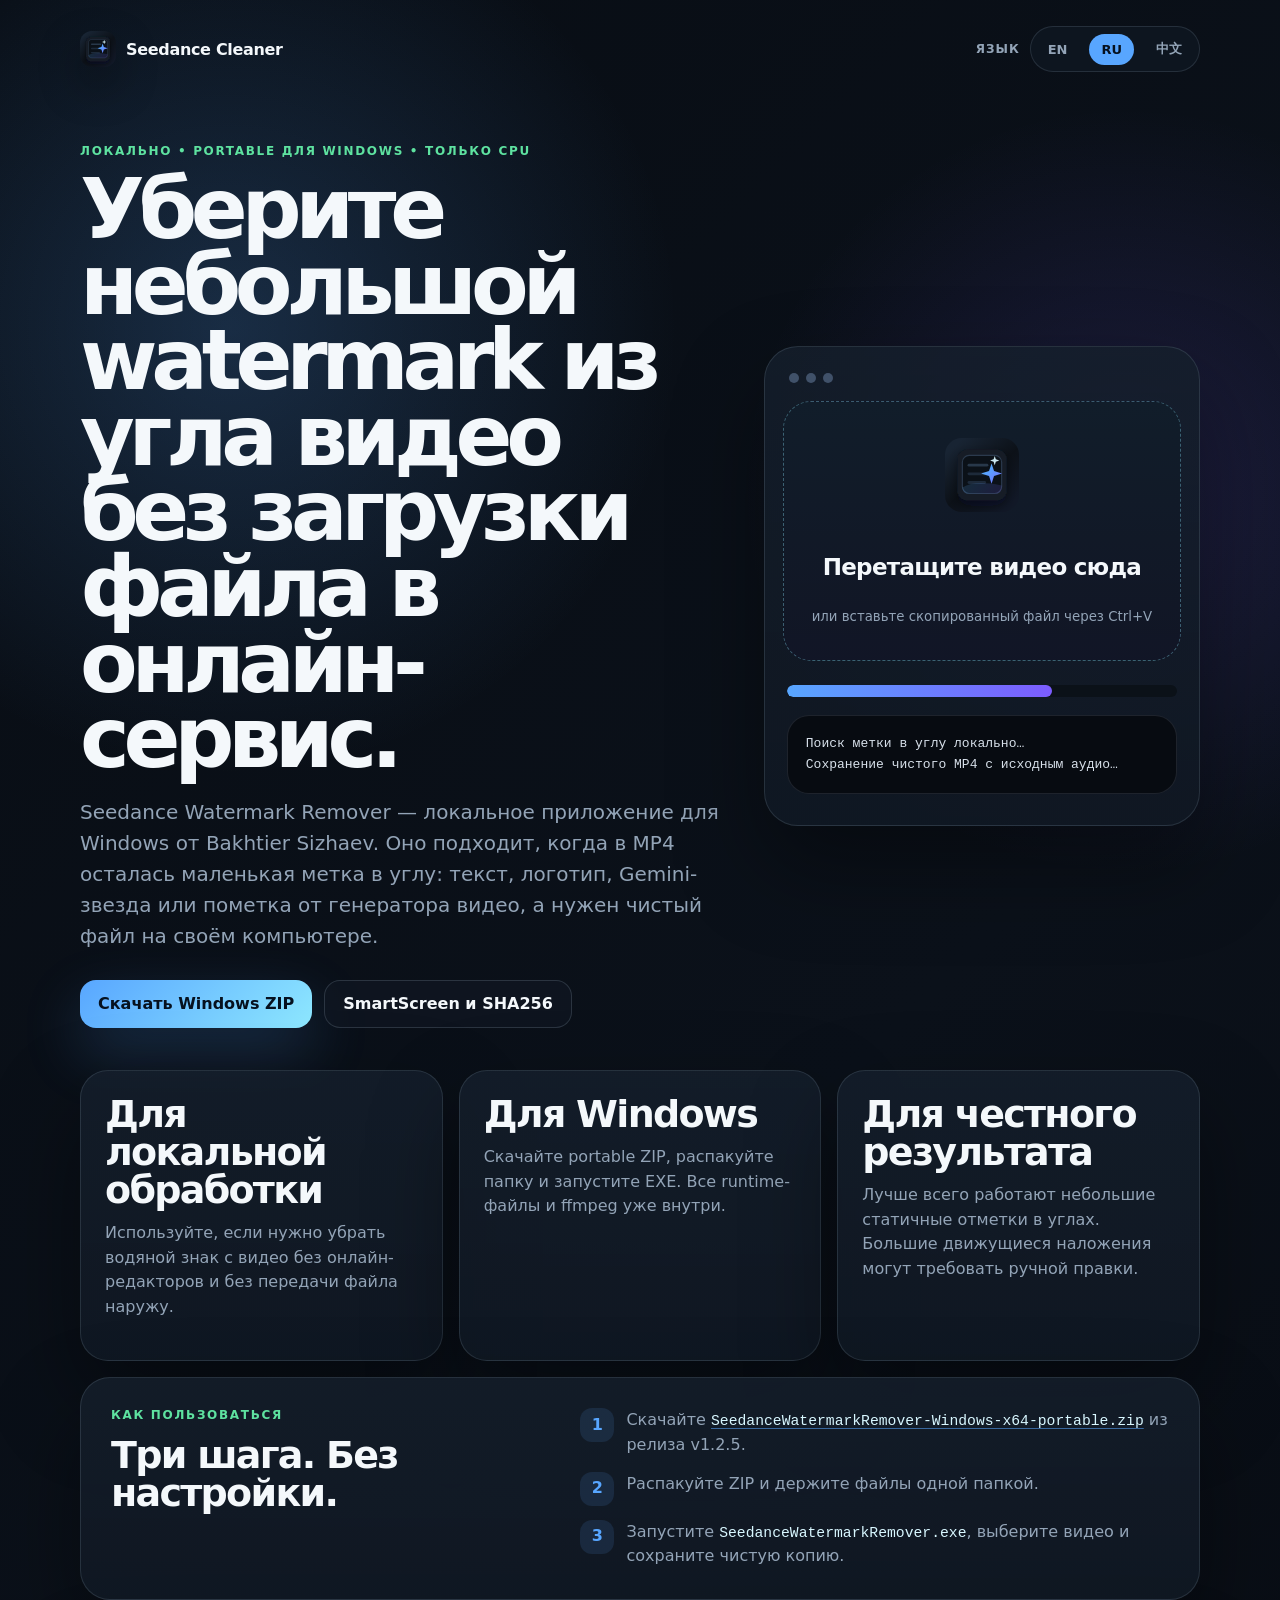
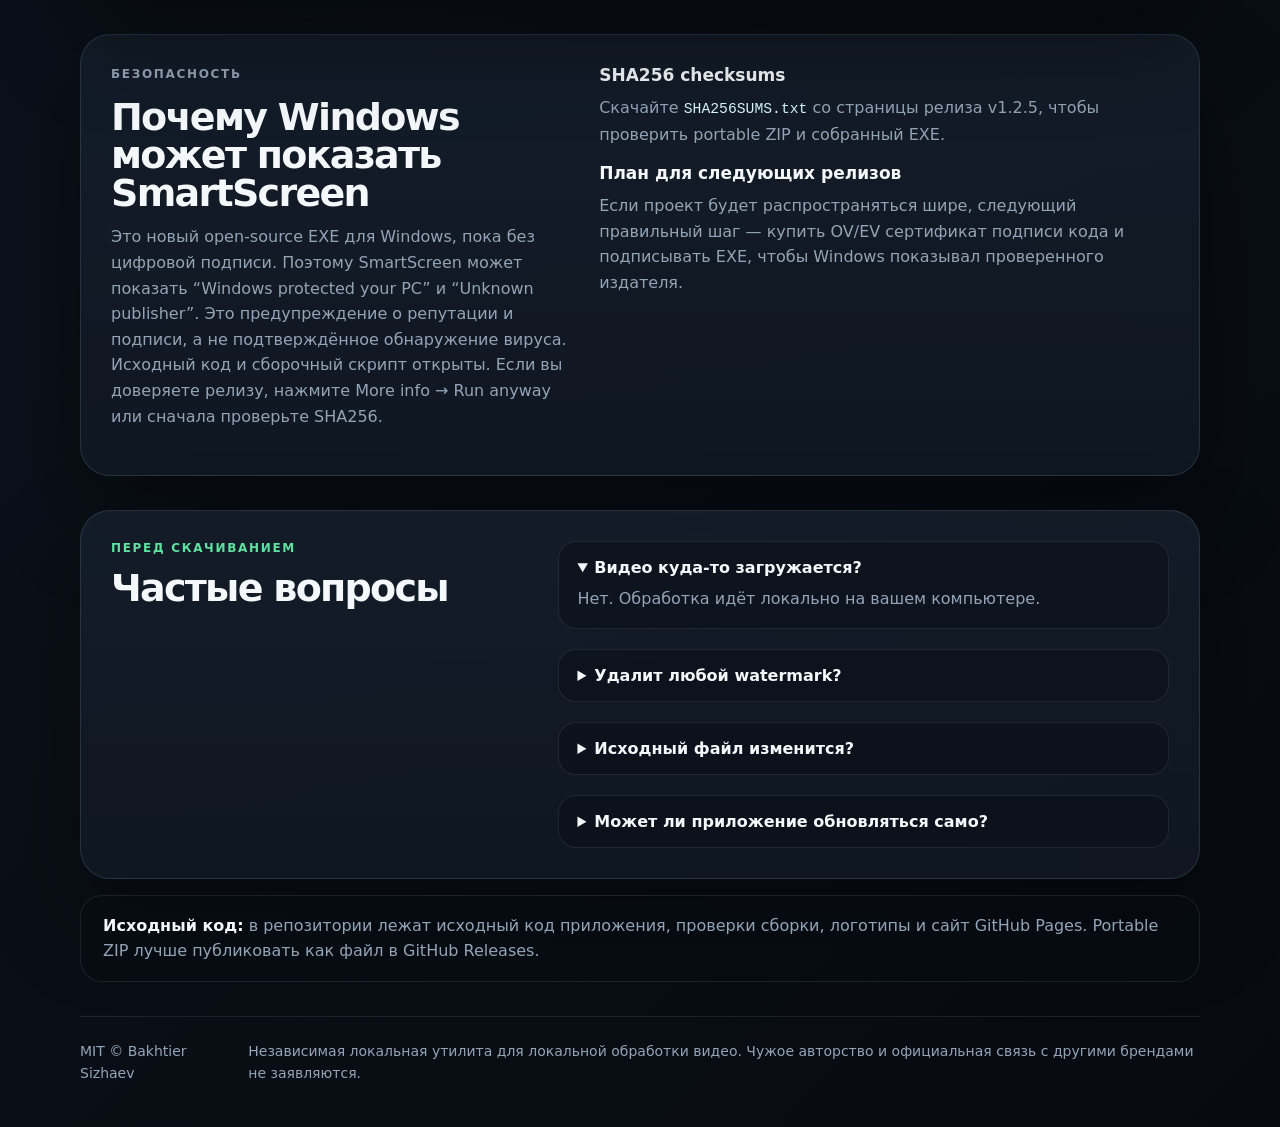
==== commit fa6e46cf: "Improve Gemini sparkle shape detection" ====
--- a/docs/ru.html
+++ b/docs/ru.html
@@ -35,7 +35,7 @@
         <h1>Уберите небольшой watermark из угла видео без загрузки файла в онлайн-сервис.</h1>
         <p class="lead">Seedance Watermark Remover — локальное приложение для Windows от Bakhtier Sizhaev. Оно подходит, когда в MP4 осталась маленькая метка в углу: текст, логотип, Gemini-звезда или пометка от генератора видео, а нужен чистый файл на своём компьютере.</p>
         <div class="actions">
-          <a class="button primary" href="https://github.com/bakhtiersizhaev/seedance-watermark-remover/releases/download/v1.2.4/SeedanceWatermarkRemover-Windows-x64-portable.zip">Скачать Windows ZIP</a>
+          <a class="button primary" href="https://github.com/bakhtiersizhaev/seedance-watermark-remover/releases/download/v1.2.5/SeedanceWatermarkRemover-Windows-x64-portable.zip">Скачать Windows ZIP</a>
           <a class="button secondary" href="#trust">SmartScreen и SHA256</a>
         </div>
       </div>
@@ -72,7 +72,7 @@
         <h2>Три шага. Без настройки.</h2>
       </div>
       <ol>
-        <li><span>1</span><div class="step-copy">Скачайте <a href="https://github.com/bakhtiersizhaev/seedance-watermark-remover/releases/download/v1.2.4/SeedanceWatermarkRemover-Windows-x64-portable.zip"><code>SeedanceWatermarkRemover-Windows-x64-portable.zip</code></a> из релиза v1.2.4.</div></li>
+        <li><span>1</span><div class="step-copy">Скачайте <a href="https://github.com/bakhtiersizhaev/seedance-watermark-remover/releases/download/v1.2.5/SeedanceWatermarkRemover-Windows-x64-portable.zip"><code>SeedanceWatermarkRemover-Windows-x64-portable.zip</code></a> из релиза v1.2.5.</div></li>
         <li><span>2</span><div class="step-copy">Распакуйте ZIP и держите файлы одной папкой.</div></li>
         <li><span>3</span><div class="step-copy">Запустите <code>SeedanceWatermarkRemover.exe</code>, выберите видео и сохраните чистую копию.</div></li>
       </ol>
@@ -87,7 +87,7 @@
       </div>
       <div class="checksum-card">
         <h3>SHA256 checksums</h3>
-        <p>Скачайте <a href="https://github.com/bakhtiersizhaev/seedance-watermark-remover/releases/download/v1.2.4/SHA256SUMS.txt"><code>SHA256SUMS.txt</code></a> со страницы релиза v1.2.4, чтобы проверить portable ZIP и собранный EXE.</p>
+        <p>Скачайте <a href="https://github.com/bakhtiersizhaev/seedance-watermark-remover/releases/download/v1.2.5/SHA256SUMS.txt"><code>SHA256SUMS.txt</code></a> со страницы релиза v1.2.5, чтобы проверить portable ZIP и собранный EXE.</p>
         <h3>План для следующих релизов</h3>
         <p>Если проект будет распространяться шире, следующий правильный шаг — купить OV/EV сертификат подписи кода и подписывать EXE, чтобы Windows показывал проверенного издателя.</p>
       </div>
